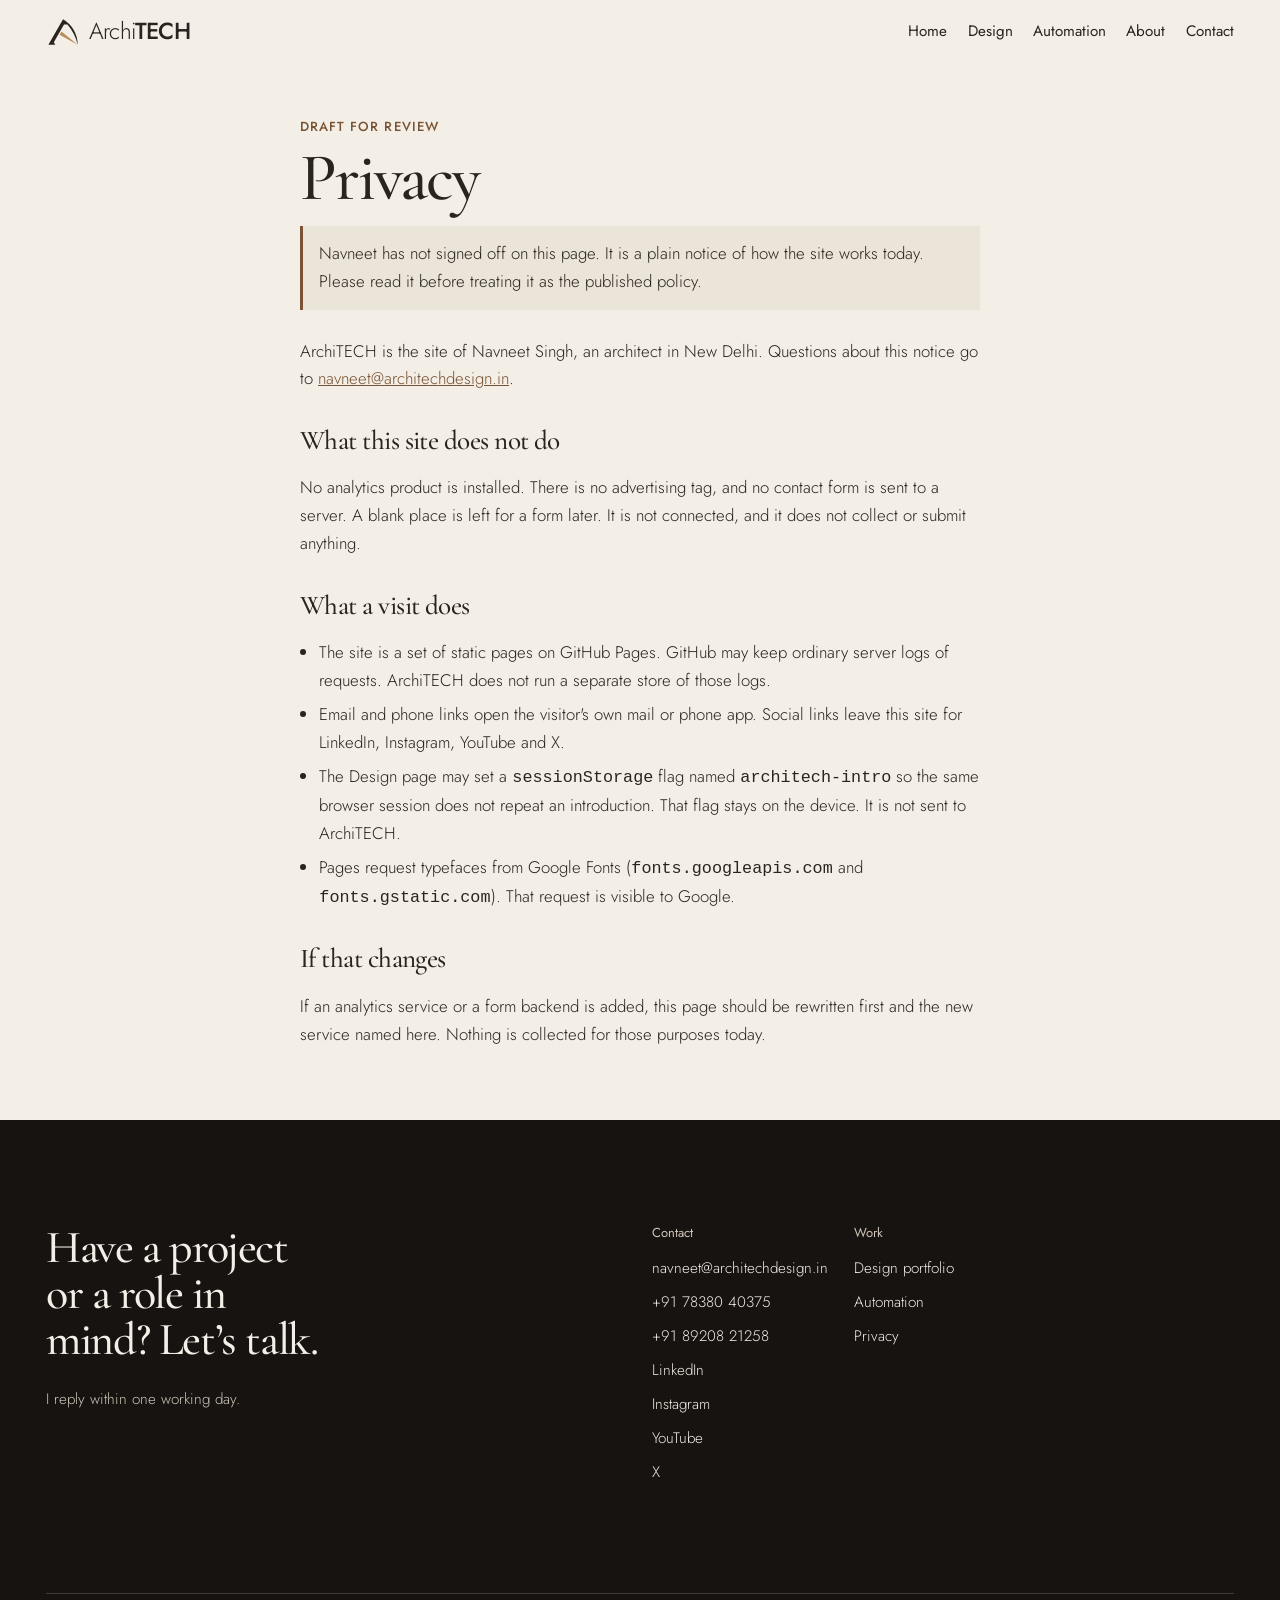
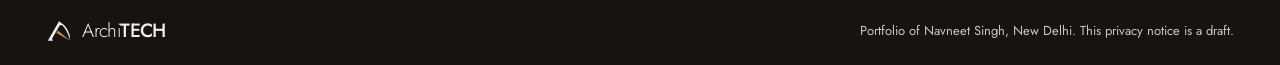
==== privacy/index.html @ c4bcbb00 "Present Design as a portfolio and lighten the first load. Add a case-study grid with honest empty sl" ====
<!doctype html>
<html lang="en">
<head>
  <meta charset="utf-8">
  <meta name="viewport" content="width=device-width, initial-scale=1">
  <meta name="theme-color" content="#f3eee6">
  <title>Privacy · ArchiTECH</title>
  <meta name="description" content="Draft privacy notice for architechdesign.in. The site does not run analytics or a contact-form backend. Questions: navneet@architechdesign.in.">
  <link rel="canonical" href="https://architechdesign.in/privacy/">
  <meta property="og:type" content="website">
  <meta property="og:site_name" content="ArchiTECH">
  <meta property="og:url" content="https://architechdesign.in/privacy/">
  <meta property="og:title" content="Privacy · ArchiTECH">
  <meta property="og:description" content="Draft notice. No analytics and no form backend are installed. Contact navneet@architechdesign.in.">
  <meta property="og:image" content="https://architechdesign.in/img/home-share-1200x630.jpg">
  <meta property="og:image:type" content="image/jpeg">
  <meta property="og:image:width" content="1200">
  <meta property="og:image:height" content="630">
  <meta property="og:image:alt" content="The Vasant Kunj residence beside a Revit add-in window.">
  <meta name="twitter:card" content="summary_large_image">
  <meta name="twitter:title" content="Privacy · ArchiTECH">
  <meta name="twitter:description" content="Draft notice. No analytics and no form backend are installed. Contact navneet@architechdesign.in.">
  <meta name="twitter:image" content="https://architechdesign.in/img/home-share-1200x630.jpg">
  <meta name="twitter:image:alt" content="The Vasant Kunj residence beside a Revit add-in window.">
  <link rel="icon" href="/favicon.ico" sizes="any">
  <link rel="icon" type="image/png" href="/assets/architech-mark-transparent.png">
  <link rel="preconnect" href="https://fonts.googleapis.com">
  <link rel="preconnect" href="https://fonts.gstatic.com" crossorigin>
  <link rel="preload" as="style" href="https://fonts.googleapis.com/css2?family=Cormorant+Garamond:wght@500&amp;family=Jost:wght@300;400;500&amp;display=optional" onload="this.onload=null;this.rel='stylesheet'">
  <noscript><link rel="stylesheet" href="https://fonts.googleapis.com/css2?family=Cormorant+Garamond:wght@500&amp;family=Jost:wght@300;400;500&amp;display=optional"></noscript>
  <!-- HOOK(analytics): none. Navneet has not chosen an analytics service. Do not add a tag here. -->
  <link rel="stylesheet" href="/chrome.css?v=pf2">
  <link rel="stylesheet" href="/plain.css?v=pf2">
</head>
<body>
  <a class="skip-link" href="#main">Skip to content</a>
  <header class="ax-header">
    <div class="ax-bar">
      <a class="ax-brand" href="/" aria-label="ArchiTECH home">
        <svg width="34" height="34" viewBox="1 0 100 100" aria-hidden="true">
          <path fill="currentColor" d="M8 87.3L51.06 12.7a86.14 86.14 0 0 1 43.08 74.6A140 140 0 0 0 64 28.17H53.96L24.03 80.01l4.21 7.29Z"/>
          <path class="ax-blade" d="m46.5 48.18 47.64 39.12-53.2-29.48Z"/>
        </svg>
        <span>Archi<strong>TECH</strong></span>
      </a>
      <nav class="ax-nav" aria-label="Site">
        <a href="/">Home</a>
        <a href="/design/">Design</a>
        <a href="/automation/">Automation</a>
        <a href="/#about">About</a>
        <a href="/#contact">Contact</a>
      </nav>
    </div>
  </header>
  <main class="plain" id="main" tabindex="-1">
    <p class="kicker">Draft for review</p>
    <h1>Privacy</h1>
    <p class="draft">Navneet has not signed off on this page. It is a plain notice of how the site works today. Please read it before treating it as the published policy.</p>
    <p>ArchiTECH is the site of Navneet Singh, an architect in New Delhi. Questions about this notice go to <a href="mailto:navneet@architechdesign.in">navneet@architechdesign.in</a>.</p>
    <h2>What this site does not do</h2>
    <p>No analytics product is installed. There is no advertising tag, and no contact form is sent to a server. A blank place is left for a form later. It is not connected, and it does not collect or submit anything.</p>
    <h2>What a visit does</h2>
    <ul>
      <li>The site is a set of static pages on GitHub Pages. GitHub may keep ordinary server logs of requests. ArchiTECH does not run a separate store of those logs.</li>
      <li>Email and phone links open the visitor's own mail or phone app. Social links leave this site for LinkedIn, Instagram, YouTube and X.</li>
      <li>The Design page may set a <code>sessionStorage</code> flag named <code>architech-intro</code> so the same browser session does not repeat an introduction. That flag stays on the device. It is not sent to ArchiTECH.</li>
      <li>Pages request typefaces from Google Fonts (<code>fonts.googleapis.com</code> and <code>fonts.gstatic.com</code>). That request is visible to Google.</li>
    </ul>
    <h2>If that changes</h2>
    <p>If an analytics service or a form backend is added, this page should be rewritten first and the new service named here. Nothing is collected for those purposes today.</p>
  </main>
  <footer class="ax-footer" id="contact">
    <div class="ax-foot-grid">
      <div class="ax-foot-lead">
        <p class="ax-foot-line">Have a project or a role in mind? Let’s talk.</p>
        <p class="ax-foot-reply">I reply within one working day.</p>
      </div>
      <div class="ax-foot-col">
        <p class="ax-foot-h">Contact</p>
        <a href="mailto:navneet@architechdesign.in">navneet@architechdesign.in</a>
        <a href="tel:+917838040375">+91 78380 40375</a>
        <a href="tel:+918920821258">+91 89208 21258</a>
        <a href="https://www.linkedin.com/in/architech-india/" rel="noopener noreferrer">LinkedIn</a>
        <a href="https://www.instagram.com/architechdesign.in/" rel="noopener noreferrer">Instagram</a>
        <a href="https://www.youtube.com/@ArchiTECH97" rel="noopener noreferrer">YouTube</a>
        <a href="https://x.com/Architech_India" rel="noopener noreferrer">X</a>
      </div>
      <div class="ax-foot-col">
        <p class="ax-foot-h">Work</p>
        <a href="/design/">Design portfolio</a>
        <a href="/automation/">Automation</a>
        <a href="/privacy/" aria-current="page">Privacy</a>
      </div>
    </div>
    <div class="ax-foot-base">
      <span class="ax-foot-mark"><svg width="26" height="26" viewBox="1 0 100 100" aria-hidden="true"><path d="M8 87.3L51.06 12.7a86.14 86.14 0 0 1 43.08 74.6A140 140 0 0 0 64 28.17H53.96L24.03 80.01l4.21 7.29Z"/><path class="ax-blade" d="m46.5 48.18 47.64 39.12-53.2-29.48Z"/></svg>Archi<strong>TECH</strong></span>
      <p>Portfolio of Navneet Singh, New Delhi. This privacy notice is a draft.</p>
    </div>
    <!-- HOOK(contact-form): Navneet has not chosen a form service. Do not post this anywhere and do not add analytics. -->
    <div id="contact-form" data-form="unconfigured" hidden></div>
  </footer>
</body>
</html>
---- chrome.css ----
/* ArchiTECH shared chrome: tokens, header and footer for Home and Automation.
   Source of truth for the values is /design/ (style.css :root). Keep this file byte-identical in
   architech-design/chrome.css and architech-plugins/src/styles/chrome.css. */
:root {
  /* Tonal ramp, paper to night. */
  --paper: #f3eee6; --paper-2: #ebe4d8; --stone: #d9cdbd; --taupe: #6f5f57;
  --taupe-d: #3b322d; --umber: #241e1a; --night: #171311;
  --ink: #2a2420; --ink-2: #5b514a; --on-dark: #f3eee6; --on-dark-2: #cfc5b8;
  /* Accents are markers only: Design brass, Automation blueprint. */
  --brass: #b98d5c; --brass-ink: #795333; --blueprint: #7b9be6; --blue-ink: #315694;
  --focus: var(--blue-ink); --focus-dark: #c3d2f7;
  --clear: transparent;
  --chrome-footer-rule: #f3eee62e;
  --serif: "Cormorant Garamond", Georgia, serif;
  --sans: Jost, system-ui, sans-serif;
  --mono: "IBM Plex Mono", ui-monospace, monospace;
  /* One easing, three durations. */
  --ease: cubic-bezier(.2, .7, .1, 1);
  --ease-out: cubic-bezier(.16, 1, .3, 1);
  --t-ui: 240ms; --t-reveal: 600ms; --t-scene: 800ms;
  /* Spacing scale. */
  --s-1: 8px; --s-2: 16px; --s-3: 24px; --s-4: 40px; --s-5: 64px; --s-6: 104px; --s-7: 168px;
  --gut: clamp(16px, 3.6vw, 64px);
  --plan-line: .75px solid currentColor;
}
@media (max-width: 700px) { :root { --s-6: 64px; } }

/* Pages share an animated cross-document transition between Home and Automation. */
@media (prefers-reduced-motion: no-preference) {
  @view-transition { navigation: auto; }
  ::view-transition-group(*) { animation-duration: var(--t-reveal); animation-timing-function: var(--ease); }
}

/* Header: one row everywhere; Automation adds its own second row. */
.ax-header { position: relative; z-index: 40; font-family: var(--sans); color: var(--ink); }
.ax-bar { display: flex; align-items: center; justify-content: space-between; gap: var(--s-2); min-height: 64px; padding-inline: var(--gut); min-width: 0; }
.ax-brand { display: inline-flex; align-items: center; gap: 9px; min-height: 44px; color: inherit; text-decoration: none; font: 300 1.45rem/1 var(--sans); letter-spacing: -.035em; view-transition-name: ax-brand; flex: none; }
.ax-brand strong { font-weight: 500; }
.ax-brand svg { flex: none; }
.ax-blade { fill: var(--brass); transform-origin: 46% 48%; transform-box: fill-box; transition: transform var(--t-reveal) var(--ease); }
.ax-brand:hover .ax-blade { transform: rotate(-9deg); }
.ax-nav { display: flex; align-items: center; justify-content: flex-end; gap: clamp(8px, 1.6vw, 28px); min-width: 0; }
.ax-nav a { position: relative; display: inline-flex; align-items: center; min-height: 44px; color: inherit; text-decoration: none; font: 400 .95rem/1 var(--sans); white-space: nowrap; }
.ax-nav a::after { content: ''; position: absolute; left: 0; right: 0; bottom: 11px; height: 1px; background: currentColor; transform: scaleX(0); transform-origin: left; transition: transform var(--t-reveal) var(--ease); }
.ax-nav a:hover::after, .ax-nav a:focus-visible::after, .ax-nav a[aria-current]::after { transform: scaleX(1); }
.ax-nav a[aria-current]::after { background: var(--blueprint); height: 2px; }
.ax-nav a[data-division="design"][aria-current]::after { background: var(--brass); }
@media (max-width: 720px) {
  .ax-brand span { display: none; }
  .ax-bar { gap: 8px; padding-inline: 12px; }
  .ax-nav { gap: 10px; }
  .ax-nav a { font-size: .84rem; letter-spacing: 0; }
}
@media (max-width: 420px) {
  .ax-bar { gap: 6px; padding-inline: 10px; }
  .ax-brand svg { width: 26px; height: 26px; }
  .ax-nav { gap: 7px; }
  .ax-nav a { font-size: .74rem; }
}
@media (max-width: 340px) {
  .ax-nav { gap: 5px; }
  .ax-nav a { font-size: .68rem; }
}

/* Footer: the night bar /design/ ends on. */
.ax-footer { background: var(--night); color: var(--on-dark-2); font: 300 .95rem/1.6 var(--sans); padding: var(--s-6) var(--gut) var(--s-3); scroll-margin-top: 80px; }
/* On pages that end on paper, the footer begins with a 30vh ramp so the night bar is never a hard cut. */
.ax-footer.feather { --feather: max(160px, 30vh); padding-top: calc(var(--feather) + var(--s-5)); background: linear-gradient(var(--paper), var(--stone) calc(var(--feather) * .35), var(--taupe-d) calc(var(--feather) * .75), var(--night) var(--feather)); }
.ax-footer :focus-visible { outline-color: var(--focus-dark); }
.ax-footer a { color: var(--on-dark); text-decoration: none; }
.ax-footer a:hover { text-decoration: underline; text-underline-offset: .25em; text-decoration-thickness: 1px; }
.ax-foot-grid { display: grid; grid-template-columns: repeat(12, minmax(0, 1fr)); gap: var(--s-4) var(--s-3); max-width: 1520px; margin-inline: auto; }
.ax-foot-lead { grid-column: 1 / span 5; }
.ax-foot-line { margin: 0; color: var(--on-dark); font: 500 clamp(2rem, 3.6vw, 3.5rem)/1 var(--serif); letter-spacing: -.03em; max-width: 14ch; text-wrap: balance; }
.ax-foot-reply { margin: var(--s-3) 0 0; }
.ax-foot-col { grid-column: span 2; display: flex; flex-direction: column; gap: 2px; min-width: 0; }
.ax-foot-lead + .ax-foot-col { grid-column: 7 / span 2; }
.ax-foot-h { margin: 0 0 var(--s-1); color: var(--on-dark-2); font: 400 .8125rem/1.4 var(--sans); }
.ax-foot-col a { display: inline-flex; align-items: center; min-height: 32px; overflow-wrap: anywhere; }
.ax-foot-base { display: flex; flex-wrap: wrap; align-items: center; justify-content: space-between; gap: var(--s-2) var(--s-4); max-width: 1520px; margin: var(--s-6) auto 0; padding-top: var(--s-3); border-top: .75px solid var(--chrome-footer-rule); font: 400 .8125rem/1.5 var(--sans); }
.ax-foot-base p { margin: 0; max-width: 90ch; }
.ax-foot-mark { display: inline-flex; align-items: center; gap: 10px; color: var(--on-dark); font: 300 1.2rem/1 var(--sans); letter-spacing: -.03em; }
.ax-foot-mark strong { font-weight: 500; }
.ax-foot-mark svg path:first-child { fill: var(--on-dark); }
@media (max-width: 1000px) {
  .ax-foot-lead { grid-column: 1 / -1; }
  .ax-foot-col, .ax-foot-lead + .ax-foot-col { grid-column: span 4; }
}
@media (max-width: 640px) {
  .ax-foot-col, .ax-foot-lead + .ax-foot-col { grid-column: span 6; }
  .ax-foot-lead + .ax-foot-col { grid-column: 1 / -1; }
  .ax-footer { padding-top: var(--s-5); }
}
@media (max-width: 380px) { .ax-foot-col, .ax-foot-lead + .ax-foot-col { grid-column: 1 / -1; } }
@media (prefers-reduced-motion: reduce) { .ax-blade, .ax-nav a::after { transition: none; } }

/* Crisp edges, not fades: the footer starts on night with a hard line. */
.ax-footer.feather { padding-top: var(--s-6); background: var(--night); }
/* The footer mark reads as one word: the gap belongs between the mark and the name only. */
.ax-foot-mark { gap: 0; }
.ax-foot-mark svg { margin-right: 10px; }
/* Current division in the main header. */
.ax-nav a[aria-current="page"] { color: var(--ink); }
---- plain.css ----
/* Quiet pages that share the site header and footer: privacy, 404, empty project slots. */
body { margin: 0; background: var(--paper); color: var(--ink); font: 300 1.05rem/1.65 var(--sans); }
.skip-link { position: fixed; top: 10px; left: 10px; z-index: 50; transform: translateY(-160%); padding: 10px 14px; color: var(--paper); background: var(--night); text-decoration: none; }
.skip-link:focus { transform: none; }
.plain { width: min(68ch, calc(100% - 2 * var(--gut))); margin: clamp(32px, 6vh, 72px) auto clamp(48px, 8vh, 96px); }
.plain h1 { font: 500 clamp(2.4rem, 6vw, 4.2rem)/.95 var(--serif); letter-spacing: -.03em; margin: 0 0 16px; text-wrap: balance; }
.plain .kicker { margin: 0 0 10px; color: var(--brass-ink); font: 500 .82rem/1.4 var(--sans); letter-spacing: .08em; text-transform: uppercase; }
.draft { margin: 0 0 28px; padding: 14px 16px; background: var(--paper-2); border-left: 3px solid var(--brass-ink); color: var(--ink); }
.plain h2 { font: 500 1.7rem/1.2 var(--serif); letter-spacing: -.02em; margin: 2rem 0 .6rem; }
.plain p, .plain li { font-size: 1.05rem; }
.plain a { color: var(--brass-ink); }
.plain ul { padding-left: 1.15em; }
.plain li { margin: .4em 0; }
.slot-frame { display: grid; place-items: center; min-height: 220px; margin: 8px 0 28px; border: 1px dashed rgba(42, 36, 32, .45); color: var(--ink-2); text-align: center; padding: 24px; letter-spacing: .08em; text-transform: uppercase; font-size: .85rem; }
@media (prefers-reduced-motion: reduce) {
  .skip-link { transition: none; }
}
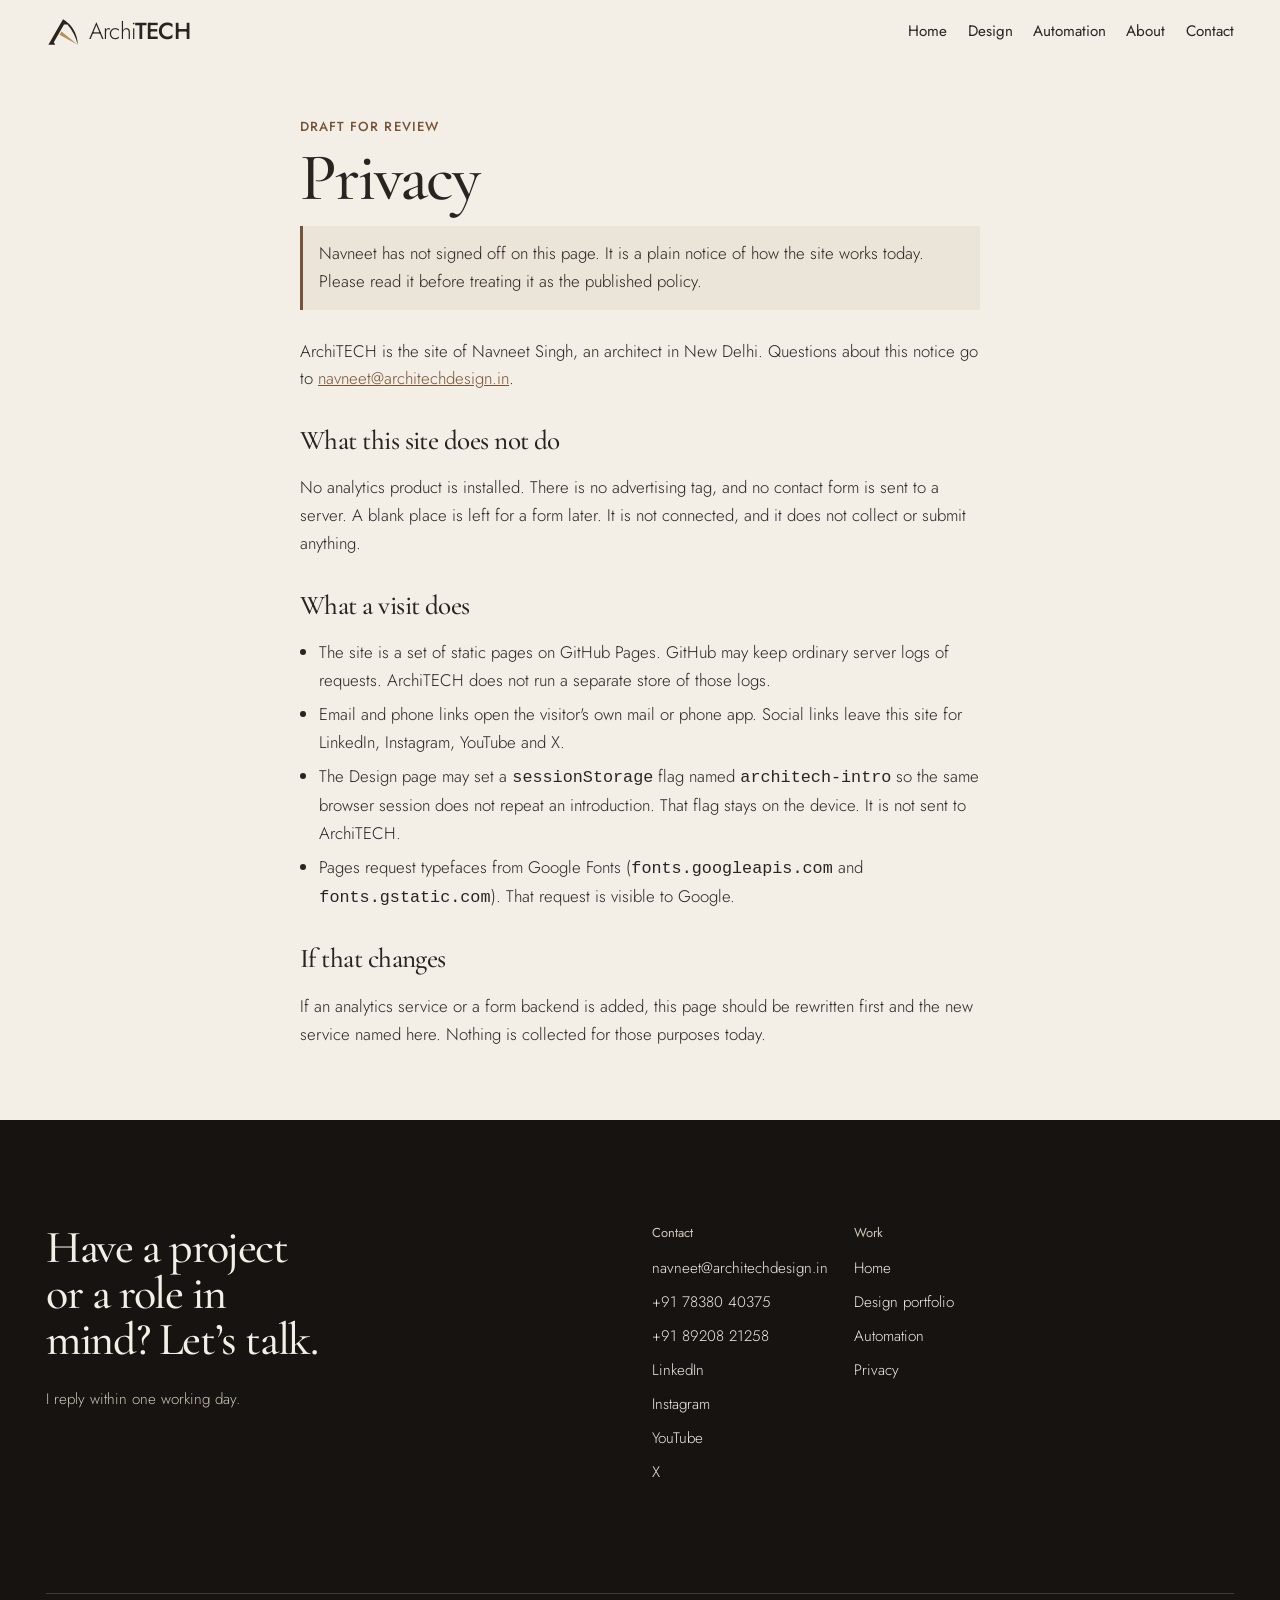
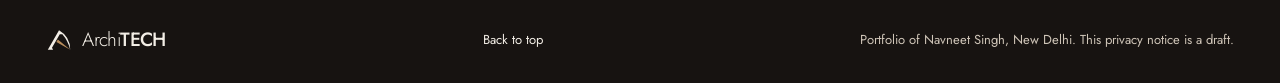
==== commit 3c80ad7a: "feat: unify Design site navigation and return controls automation.ref is a preview pin only to plugi" ====
--- a/privacy/index.html
+++ b/privacy/index.html
@@ -31,27 +31,50 @@
   <!-- HOOK(analytics): none. Navneet has not chosen an analytics service. Do not add a tag here. -->
   <link rel="stylesheet" href="/chrome.css?v=pf2">
   <link rel="stylesheet" href="/plain.css?v=pf2">
+  <script src="/chrome-nav.js" defer></script>
 </head>
 <body>
   <a class="skip-link" href="#main">Skip to content</a>
-  <header class="ax-header">
-    <div class="ax-bar">
-      <a class="ax-brand" href="/" aria-label="ArchiTECH home">
-        <svg width="34" height="34" viewBox="1 0 100 100" aria-hidden="true">
-          <path fill="currentColor" d="M8 87.3L51.06 12.7a86.14 86.14 0 0 1 43.08 74.6A140 140 0 0 0 64 28.17H53.96L24.03 80.01l4.21 7.29Z"/>
-          <path class="ax-blade" d="m46.5 48.18 47.64 39.12-53.2-29.48Z"/>
-        </svg>
-        <span>Archi<strong>TECH</strong></span>
-      </a>
-      <nav class="ax-nav" aria-label="Site">
-        <a href="/">Home</a>
-        <a href="/design/">Design</a>
-        <a href="/automation/">Automation</a>
-        <a href="/#about">About</a>
-        <a href="/#contact">Contact</a>
-      </nav>
-    </div>
-  </header>
+  <div id="top" tabindex="-1"></div>
+  <div class="ax-chrome" data-hidden="false">
+    <header class="ax-header">
+      <div class="ax-bar">
+        <a class="ax-brand" href="/" aria-label="ArchiTECH home">
+          <svg width="34" height="34" viewBox="1 0 100 100" aria-hidden="true">
+            <path fill="currentColor" d="M8 87.3L51.06 12.7a86.14 86.14 0 0 1 43.08 74.6A140 140 0 0 0 64 28.17H53.96L24.03 80.01l4.21 7.29Z"/>
+            <path class="ax-blade" d="m46.5 48.18 47.64 39.12-53.2-29.48Z"/>
+          </svg>
+          <span>Archi<strong>TECH</strong></span>
+        </a>
+        <nav class="ax-nav" aria-label="Site">
+          <a href="/" data-division="home">Home</a>
+          <a href="/design/" data-division="design">Design</a>
+          <a href="/automation/" data-division="automation">Automation</a>
+          <a href="/#about">About</a>
+          <a href="/#contact">Contact</a>
+        </nav>
+        <span class="ax-mobile-section">Privacy</span>
+        <button type="button" class="ax-menu-toggle" aria-label="Open menu" aria-expanded="false" aria-controls="site-menu">
+          <svg width="24" height="24" viewBox="0 0 24 24" fill="none" stroke="currentColor" stroke-width="1.5" aria-hidden="true"><path d="M4 6h16M4 12h16M4 18h16"/></svg>
+        </button>
+      </div>
+      <dialog id="site-menu" class="ax-mobile-menu" aria-labelledby="site-menu-title">
+        <div class="ax-menu-head">
+          <span id="site-menu-title">Menu</span>
+          <button type="button" class="ax-menu-close" aria-label="Close menu" autofocus>
+            <svg width="24" height="24" viewBox="0 0 24 24" fill="none" stroke="currentColor" stroke-width="1.5" aria-hidden="true"><path d="m6 6 12 12M6 18 18 6"/></svg>
+          </button>
+        </div>
+        <nav class="ax-menu-site" aria-label="Site">
+          <a href="/" data-division="home">Home</a>
+          <a href="/design/" data-division="design">Design</a>
+          <a href="/automation/" data-division="automation">Automation</a>
+          <a href="/#about">About</a>
+          <a href="/#contact">Contact</a>
+        </nav>
+      </dialog>
+    </header>
+  </div>
   <main class="plain" id="main" tabindex="-1">
     <p class="kicker">Draft for review</p>
     <h1>Privacy</h1>
@@ -87,17 +110,22 @@
       </div>
       <div class="ax-foot-col">
         <p class="ax-foot-h">Work</p>
+        <a href="/">Home</a>
         <a href="/design/">Design portfolio</a>
         <a href="/automation/">Automation</a>
         <a href="/privacy/" aria-current="page">Privacy</a>
       </div>
     </div>
     <div class="ax-foot-base">
-      <span class="ax-foot-mark"><svg width="26" height="26" viewBox="1 0 100 100" aria-hidden="true"><path d="M8 87.3L51.06 12.7a86.14 86.14 0 0 1 43.08 74.6A140 140 0 0 0 64 28.17H53.96L24.03 80.01l4.21 7.29Z"/><path class="ax-blade" d="m46.5 48.18 47.64 39.12-53.2-29.48Z"/></svg>Archi<strong>TECH</strong></span>
+      <a class="ax-foot-mark" href="/" aria-label="ArchiTECH home"><svg width="26" height="26" viewBox="1 0 100 100" aria-hidden="true"><path d="M8 87.3L51.06 12.7a86.14 86.14 0 0 1 43.08 74.6A140 140 0 0 0 64 28.17H53.96L24.03 80.01l4.21 7.29Z"/><path class="ax-blade" d="m46.5 48.18 47.64 39.12-53.2-29.48Z"/></svg>Archi<strong>TECH</strong></a>
+      <a class="ax-foot-top" href="#top">Back to top</a>
       <p>Portfolio of Navneet Singh, New Delhi. This privacy notice is a draft.</p>
     </div>
     <!-- HOOK(contact-form): Navneet has not chosen a form service. Do not post this anywhere and do not add analytics. -->
     <div id="contact-form" data-form="unconfigured" hidden></div>
   </footer>
+  <a class="ax-back-top" href="#top" aria-label="Back to top" hidden>
+    <svg width="22" height="22" viewBox="0 0 24 24" fill="none" stroke="currentColor" stroke-width="1.5" aria-hidden="true"><path d="m6 11 6-6 6 6M12 5v14"/></svg>
+  </a>
 </body>
 </html>
--- a/chrome.css
+++ b/chrome.css
@@ -1,6 +1,6 @@
 /* ArchiTECH shared chrome: tokens, header and footer for Home and Automation.
-   Source of truth for the values is /design/ (style.css :root). Keep this file byte-identical in
-   architech-design/chrome.css and architech-plugins/src/styles/chrome.css. */
+   Canonical copy: architech-design/chrome.css must match this file byte for byte.
+   Colour values follow /design/ (style.css :root). */
 :root {
   /* Tonal ramp, paper to night. */
   --paper: #f3eee6; --paper-2: #ebe4d8; --stone: #d9cdbd; --taupe: #6f5f57;
@@ -22,14 +22,26 @@
   --s-1: 8px; --s-2: 16px; --s-3: 24px; --s-4: 40px; --s-5: 64px; --s-6: 104px; --s-7: 168px;
   --gut: clamp(16px, 3.6vw, 64px);
   --plan-line: .75px solid currentColor;
+  /* Set to the measured sticky shell height by each site's navigation script. */
+  --chrome-height: 110px;
 }
 @media (max-width: 700px) { :root { --s-6: 64px; } }
+html { scroll-behavior: smooth; }
+/* The attribute keeps this above the older route-specific fixed offsets. */
+:is(#main, #contact, #about, main [id])[id] { scroll-margin-top: calc(var(--chrome-height) + 8px); }
+#top { scroll-margin-top: 0; }
 
 /* Pages share an animated cross-document transition between Home and Automation. */
 @media (prefers-reduced-motion: no-preference) {
   @view-transition { navigation: auto; }
   ::view-transition-group(*) { animation-duration: var(--t-reveal); animation-timing-function: var(--ease); }
 }
+
+/* One sticky unit: site header plus any section navigation. */
+.ax-chrome { position: sticky; top: 0; z-index: 50; background: var(--paper); transform: translateY(0); transition: transform 200ms var(--ease); }
+.ax-chrome[data-hidden="true"] { transform: translateY(-100%); }
+.ax-chrome:focus-within { transform: translateY(0); }
+.ax-chrome :focus-visible, .ax-mobile-menu :focus-visible, .ax-foot-mark:focus-visible, .ax-foot-top:focus-visible { outline: 2px solid var(--focus); outline-offset: 3px; }
 
 /* Header: one row everywhere; Automation adds its own second row. */
 .ax-header { position: relative; z-index: 40; font-family: var(--sans); color: var(--ink); }
@@ -43,27 +55,57 @@
 .ax-nav a { position: relative; display: inline-flex; align-items: center; min-height: 44px; color: inherit; text-decoration: none; font: 400 .95rem/1 var(--sans); white-space: nowrap; }
 .ax-nav a::after { content: ''; position: absolute; left: 0; right: 0; bottom: 11px; height: 1px; background: currentColor; transform: scaleX(0); transform-origin: left; transition: transform var(--t-reveal) var(--ease); }
 .ax-nav a:hover::after, .ax-nav a:focus-visible::after, .ax-nav a[aria-current]::after { transform: scaleX(1); }
-.ax-nav a[aria-current]::after { background: var(--blueprint); height: 2px; }
+.ax-nav a[aria-current="page"] { font-weight: 500; }
+.ax-nav a[aria-current]::after { background: var(--ink); height: 2px; }
+.ax-nav a[data-division="automation"][aria-current]::after { background: var(--blueprint); }
 .ax-nav a[data-division="design"][aria-current]::after { background: var(--brass); }
+.ax-menu-toggle, .ax-mobile-section { display: none; }
+.ax-menu-toggle, .ax-menu-close { box-sizing: border-box; align-items: center; justify-content: center; flex: none; width: 44px; height: 44px; padding: 10px; border: .75px solid var(--ink); border-radius: 2px; color: var(--ink); background: var(--paper); cursor: pointer; }
+.ax-menu-toggle svg, .ax-menu-close svg { width: 22px; height: 22px; }
+.ax-menu-toggle:hover, .ax-menu-close:hover { background: var(--paper-2); }
+
+/* A native modal dialog supplies an inert background; scripts manage focus and closing. */
+.ax-mobile-menu { box-sizing: border-box; position: fixed; inset: 12px 12px auto auto; width: calc(100% - 24px); max-width: 480px; max-height: calc(100dvh - 24px); margin: 0; padding: 20px; overflow-y: auto; overscroll-behavior: contain; color: var(--ink); background: var(--paper); border: .75px solid var(--ink); border-radius: 2px; font: 400 1rem/1.4 var(--sans); }
+.ax-mobile-menu:not([open]) { display: none; }
+.ax-mobile-menu::backdrop { background: #17131199; }
+.ax-menu-head { display: flex; align-items: center; justify-content: space-between; gap: 16px; margin-bottom: 12px; }
+.ax-menu-head h2, .ax-menu-head p { margin: 0; font: 500 1.25rem/1.2 var(--sans); }
+.ax-menu-close { display: inline-flex; }
+.ax-menu-site, .ax-menu-sections { display: flex; flex-direction: column; }
+.ax-menu-sections { margin-top: 12px; padding-top: 12px; border-top: .75px solid var(--stone); }
+.ax-mobile-menu nav a { box-sizing: border-box; display: flex; align-items: center; min-width: 44px; min-height: 44px; padding: 8px 12px; color: inherit; text-decoration: none; }
+.ax-mobile-menu nav a:hover { background: var(--paper-2); }
+.ax-mobile-menu nav a[aria-current="page"] { font-weight: 500; text-decoration: underline; text-decoration-thickness: 2px; text-underline-offset: 5px; text-decoration-color: var(--blueprint); }
+.ax-menu-site a[data-division="home"][aria-current="page"] { text-decoration-color: var(--ink); }
+.ax-menu-site a[data-division="design"][aria-current="page"] { text-decoration-color: var(--brass); }
+.ax-menu-breadcrumb { margin: 16px 0 0; padding: 12px; border-top: .75px solid var(--stone); color: var(--ink-2); font-size: .875rem; overflow-wrap: anywhere; }
+
 @media (max-width: 720px) {
+  :root { --chrome-height: 64px; }
+  .ax-bar { gap: 12px; padding-inline: 16px; }
+  .ax-nav, .ax-chrome .ax-subnav { display: none; }
+  .ax-menu-toggle { display: inline-flex; }
+  .ax-mobile-section { display: block; min-width: 0; margin-left: auto; color: var(--ink-2); font: 500 .9rem/1.2 var(--sans); }
+}
+@media (max-width: 399px) {
   .ax-brand span { display: none; }
-  .ax-bar { gap: 8px; padding-inline: 12px; }
-  .ax-nav { gap: 10px; }
-  .ax-nav a { font-size: .84rem; letter-spacing: 0; }
 }
-@media (max-width: 420px) {
-  .ax-bar { gap: 6px; padding-inline: 10px; }
-  .ax-brand svg { width: 26px; height: 26px; }
-  .ax-nav { gap: 7px; }
-  .ax-nav a { font-size: .74rem; }
-}
-@media (max-width: 340px) {
-  .ax-nav { gap: 5px; }
-  .ax-nav a { font-size: .68rem; }
+
+/* Shared return control; scripts raise it above the footer's legal/base row. */
+.ax-back-top { box-sizing: border-box; position: fixed; right: 24px; bottom: var(--back-top-bottom, 24px); z-index: 45; display: inline-flex; align-items: center; justify-content: center; width: 44px; height: 44px; min-width: 44px; min-height: 44px; padding: 10px; border: 1px solid var(--paper); border-radius: 2px; background: var(--night); color: var(--paper); text-decoration: none; }
+.ax-back-top[hidden] { display: none; }
+.ax-back-top svg { width: 22px; height: 22px; }
+.ax-back-top:hover { background: var(--taupe-d); }
+.ax-back-top:focus-visible { outline: 2px solid var(--focus); outline-offset: 4px; box-shadow: 0 0 0 2px var(--paper); }
+.ax-back-top[data-theme="dark"] { border-color: var(--night); background: var(--paper); color: var(--night); }
+.ax-back-top[data-theme="dark"]:hover { background: var(--paper-2); }
+.ax-back-top[data-theme="dark"]:focus-visible { outline-color: var(--focus-dark); box-shadow: 0 0 0 2px var(--night); }
+@media (max-width: 720px) {
+  .ax-back-top { right: 16px; }
 }
 
 /* Footer: the night bar /design/ ends on. */
-.ax-footer { background: var(--night); color: var(--on-dark-2); font: 300 .95rem/1.6 var(--sans); padding: var(--s-6) var(--gut) var(--s-3); scroll-margin-top: 80px; }
+.ax-footer { background: var(--night); color: var(--on-dark-2); font: 300 .95rem/1.6 var(--sans); padding: var(--s-6) var(--gut) var(--s-3); }
 /* On pages that end on paper, the footer begins with a 30vh ramp so the night bar is never a hard cut. */
 .ax-footer.feather { --feather: max(160px, 30vh); padding-top: calc(var(--feather) + var(--s-5)); background: linear-gradient(var(--paper), var(--stone) calc(var(--feather) * .35), var(--taupe-d) calc(var(--feather) * .75), var(--night) var(--feather)); }
 .ax-footer :focus-visible { outline-color: var(--focus-dark); }
@@ -80,6 +122,9 @@
 .ax-foot-base { display: flex; flex-wrap: wrap; align-items: center; justify-content: space-between; gap: var(--s-2) var(--s-4); max-width: 1520px; margin: var(--s-6) auto 0; padding-top: var(--s-3); border-top: .75px solid var(--chrome-footer-rule); font: 400 .8125rem/1.5 var(--sans); }
 .ax-foot-base p { margin: 0; max-width: 90ch; }
 .ax-foot-mark { display: inline-flex; align-items: center; gap: 10px; color: var(--on-dark); font: 300 1.2rem/1 var(--sans); letter-spacing: -.03em; }
+.ax-foot-mark, .ax-foot-top { min-height: 44px; text-decoration: none; }
+.ax-foot-top { display: inline-flex; align-items: center; white-space: nowrap; }
+.ax-foot-mark:focus-visible, .ax-foot-top:focus-visible { outline-color: var(--focus-dark); }
 .ax-foot-mark strong { font-weight: 500; }
 .ax-foot-mark svg path:first-child { fill: var(--on-dark); }
 @media (max-width: 1000px) {
@@ -92,7 +137,19 @@
   .ax-footer { padding-top: var(--s-5); }
 }
 @media (max-width: 380px) { .ax-foot-col, .ax-foot-lead + .ax-foot-col { grid-column: 1 / -1; } }
-@media (prefers-reduced-motion: reduce) { .ax-blade, .ax-nav a::after { transition: none; } }
+@media (prefers-reduced-motion: reduce) {
+  :root { --t-ui: 0ms; --t-reveal: 0ms; --t-scene: 0ms; }
+  /* Durations written in milliseconds, not the tokens, still have to stop. */
+  *, *::before, *::after {
+    animation-duration: 0.01ms !important;
+    animation-iteration-count: 1 !important;
+    transition-duration: 0s !important;
+    scroll-behavior: auto !important;
+  }
+  .ax-blade, .ax-nav a::after { transition: none; }
+  .ax-chrome, .ax-chrome[data-hidden="true"] { transform: none; transition: none; }
+  .ax-back-top, .ax-mobile-menu { animation: none; transition: none; }
+}
 
 /* Crisp edges, not fades: the footer starts on night with a hard line. */
 .ax-footer.feather { padding-top: var(--s-6); background: var(--night); }
--- a/plain.css
+++ b/plain.css
@@ -1,6 +1,6 @@
 /* Quiet pages that share the site header and footer: privacy, 404, empty project slots. */
 body { margin: 0; background: var(--paper); color: var(--ink); font: 300 1.05rem/1.65 var(--sans); }
-.skip-link { position: fixed; top: 10px; left: 10px; z-index: 50; transform: translateY(-160%); padding: 10px 14px; color: var(--paper); background: var(--night); text-decoration: none; }
+.skip-link { position: fixed; top: 10px; left: 10px; z-index: 60; transform: translateY(-160%); padding: 10px 14px; color: var(--paper); background: var(--night); text-decoration: none; }
 .skip-link:focus { transform: none; }
 .plain { width: min(68ch, calc(100% - 2 * var(--gut))); margin: clamp(32px, 6vh, 72px) auto clamp(48px, 8vh, 96px); }
 .plain h1 { font: 500 clamp(2.4rem, 6vw, 4.2rem)/.95 var(--serif); letter-spacing: -.03em; margin: 0 0 16px; text-wrap: balance; }
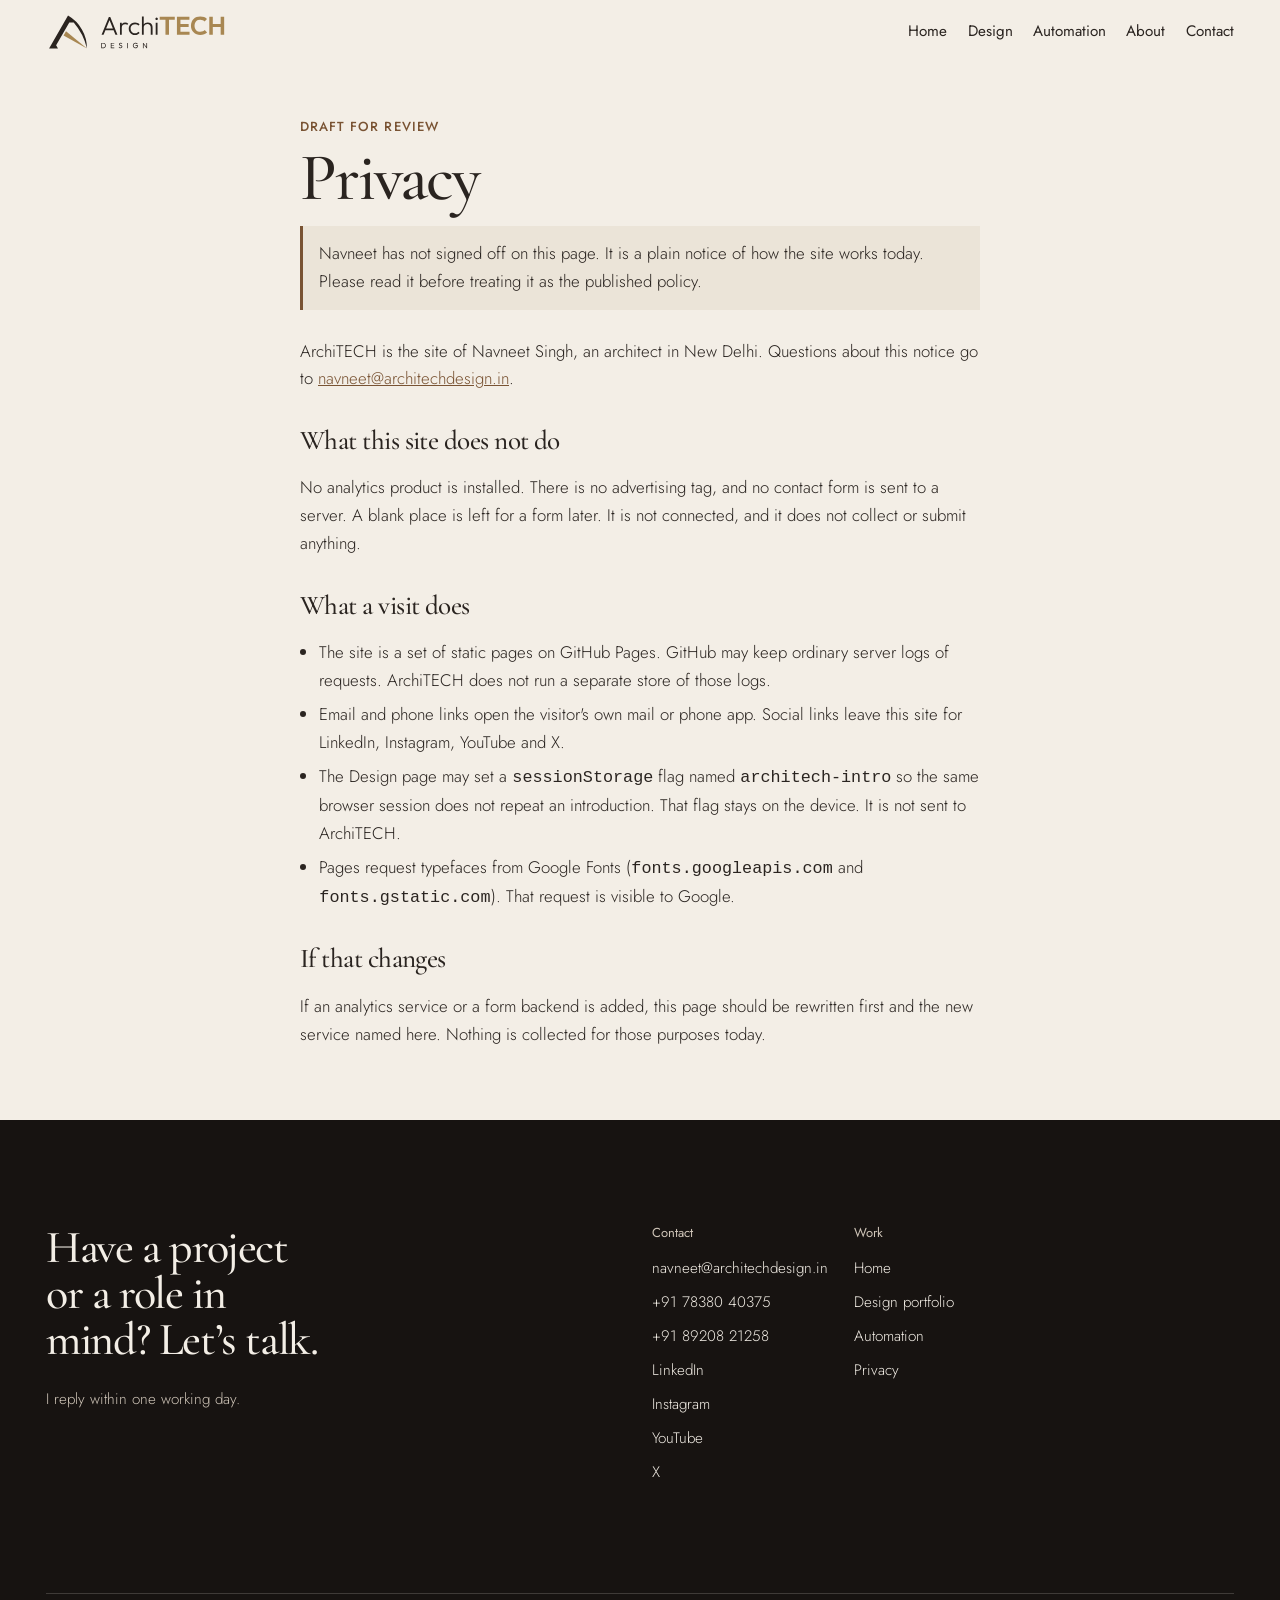
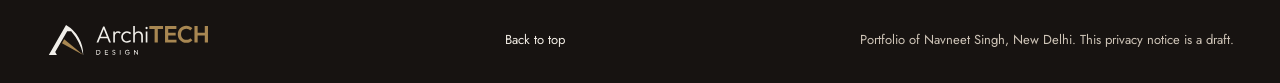
==== commit cddfeba1: "Use official Design lockup and center Home capabilities grid" ====
--- a/privacy/index.html
+++ b/privacy/index.html
@@ -29,22 +29,47 @@
   <link rel="preload" as="style" href="https://fonts.googleapis.com/css2?family=Cormorant+Garamond:wght@500&amp;family=Jost:wght@300;400;500&amp;display=optional" onload="this.onload=null;this.rel='stylesheet'">
   <noscript><link rel="stylesheet" href="https://fonts.googleapis.com/css2?family=Cormorant+Garamond:wght@500&amp;family=Jost:wght@300;400;500&amp;display=optional"></noscript>
   <!-- HOOK(analytics): none. Navneet has not chosen an analytics service. Do not add a tag here. -->
-  <link rel="stylesheet" href="/chrome.css?v=pf2">
+  <link rel="stylesheet" href="/chrome.css?v=lockup1">
   <link rel="stylesheet" href="/plain.css?v=pf2">
   <script src="/chrome-nav.js" defer></script>
 </head>
 <body>
   <a class="skip-link" href="#main">Skip to content</a>
   <div id="top" tabindex="-1"></div>
-  <div class="ax-chrome" data-hidden="false">
+  <div class="ax-chrome" data-logo="brass" data-hidden="false">
     <header class="ax-header">
       <div class="ax-bar">
         <a class="ax-brand" href="/" aria-label="ArchiTECH home">
-          <svg width="34" height="34" viewBox="1 0 100 100" aria-hidden="true">
-            <path fill="currentColor" d="M8 87.3L51.06 12.7a86.14 86.14 0 0 1 43.08 74.6A140 140 0 0 0 64 28.17H53.96L24.03 80.01l4.21 7.29Z"/>
-            <path class="ax-blade" d="m46.5 48.18 47.64 39.12-53.2-29.48Z"/>
+          <svg xmlns="http://www.w3.org/2000/svg" viewBox="0 0 237.33 58.00" width="237.33" height="58.00" fill="none" aria-hidden="true" focusable="false">
+            <style>
+              /* Colourways are set by the host: paper header uses ink + accent,
+                 dark footer uses ivory + accent. Accent is brass (#A88752) or
+                 blueprint (#7B9BE6), from the official logo poll. */
+              .ax-logo-ink { fill: var(--logo-ink, #F1EFEA); }
+              .ax-logo-accent { fill: var(--logo-accent, #A88752); }
+            </style>
+            <g class="ax-logo-mark" transform="translate(-0.5800 0) scale(0.5800)">
+              <path class="ax-logo-ink" d="M8 87.3 L51.06 12.70 A86.14 86.14 0 0 1 94.14 87.3 A140 140 0 0 0 64 28.17 L53.96 28.17 L24.03 80.01 L28.24 87.3 Z"/>
+              <path class="ax-logo-accent ax-logo-blade" d="M46.50 48.18 L94.14 87.30 L40.94 57.82 Z"/>
+            </g>
+            <g class="ax-logo-wordmark">
+              <path class="ax-logo-ink" d="M73.258 32.703125 82.846 9.311124999999997H84.71600000000001L94.202 32.703125H91.516L83.254 12.031125H84.24L75.91 32.703125ZM77.644 26.617125V24.407125H89.884V26.617125Z"/>
+              <path class="ax-logo-ink" d="M97.523375 32.703125V16.723125H99.903375V32.703125ZM99.903375 23.387124999999997 98.917375 22.945124999999997Q98.917375 19.919125 100.396375 18.151125Q101.875375 16.383125 104.459375 16.383125Q105.649375 16.383125 106.63537500000001 16.808125Q107.621375 17.233125 108.471375 18.151125L106.907375 19.817124999999997Q106.329375 19.171124999999996 105.632375 18.899124999999998Q104.935375 18.627125 104.05137500000001 18.627125Q102.215375 18.627125 101.05937499999999 19.834125Q99.903375 21.041125 99.903375 23.387124999999997Z"/>
+              <path class="ax-logo-ink" d="M117.3775 33.043125Q115.0315 33.043125 113.1445 31.938125Q111.2575 30.833125 110.1525 28.929125Q109.0475 27.025125 109.0475 24.679125Q109.0475 22.333125 110.1525 20.446125Q111.2575 18.559124999999998 113.1445 17.471125Q115.0315 16.383125 117.3775 16.383125Q119.1795 16.383125 120.74350000000001 17.063125Q122.3075 17.743125 123.3955 18.967125L121.8315 20.565125Q121.0155 19.647125 119.8595 19.154125Q118.7035 18.661125 117.3775 18.661125Q115.6775 18.661125 114.35149999999999 19.443125Q113.0255 20.225125 112.2775 21.568125Q111.5295 22.911125 111.5295 24.679125Q111.5295 26.413125 112.2775 27.790125Q113.0255 29.167125 114.35149999999999 29.949125Q115.6775 30.731125 117.3775 30.731125Q118.7375 30.731125 119.89349999999999 30.238125Q121.0495 29.745125 121.8655 28.827125L123.4635 30.425125Q122.3415 31.683125 120.76050000000001 32.363125000000004Q119.1795 33.043125 117.3775 33.043125Z"/>
+              <path class="ax-logo-ink" d="M138.088875 32.703125V23.319125Q138.088875 21.211125 136.847875 19.902124999999998Q135.606875 18.593125 133.566875 18.593125Q132.172875 18.593125 131.118875 19.205125Q130.064875 19.817124999999997 129.452875 20.871125Q128.840875 21.925125 128.840875 23.285125L127.752875 22.673125Q127.752875 20.871125 128.602875 19.443125Q129.452875 18.015124999999998 130.897875 17.199125Q132.342875 16.383125 134.212875 16.383125Q136.048875 16.383125 137.476875 17.216124999999998Q138.904875 18.049124999999997 139.70387499999998 19.511125Q140.502875 20.973125 140.502875 22.911125V32.703125ZM126.460875 32.703125V8.631124999999997H128.840875V32.703125Z"/>
+              <path class="ax-logo-ink" d="M144.617125 32.703125V16.723125H147.031125V32.703125ZM145.807125 13.255125Q145.127125 13.255125 144.651125 12.762125Q144.175125 12.269124999999999 144.175125 11.589125Q144.175125 10.875124999999997 144.651125 10.399124999999998Q145.127125 9.923124999999999 145.807125 9.923124999999999Q146.555125 9.923124999999999 147.014125 10.399124999999998Q147.473125 10.875124999999997 147.473125 11.589125Q147.473125 12.269124999999999 147.014125 12.762125Q146.555125 13.255125 145.807125 13.255125Z"/>
+              <path class="ax-logo-accent" d="M157.489 32.703125V9.311124999999997H162.147V32.703125ZM149.873 12.915125V8.801124999999999H169.763V12.915125Z"/>
+              <path class="ax-logo-accent" d="M172.60425 32.703125V8.801124999999999H177.22825V32.703125ZM176.00425 32.703125V28.623125H189.23025V32.703125ZM176.00425 22.469125V18.525125H188.04025000000001V22.469125ZM176.00425 12.881124999999997V8.801124999999999H189.06025V12.881124999999997Z"/>
+              <path class="ax-logo-accent" d="M203.360125 33.043125Q200.742125 33.043125 198.498125 32.108125Q196.254125 31.173125 194.571125 29.490125Q192.888125 27.807125 191.987125 25.563125Q191.086125 23.319125 191.086125 20.735125Q191.086125 18.151125 191.987125 15.907124999999999Q192.888125 13.663124999999997 194.571125 11.997124999999999Q196.254125 10.331125 198.481125 9.379124999999998Q200.708125 8.427124999999997 203.360125 8.427124999999997Q206.216125 8.427124999999997 208.39212500000002 9.362124999999997Q210.568125 10.297124999999998 212.234125 11.929124999999999L209.106125 15.057125Q208.120125 13.969124999999998 206.692125 13.357124999999998Q205.264125 12.745124999999998 203.360125 12.745124999999998Q201.694125 12.745124999999998 200.317125 13.306124999999998Q198.940125 13.867124999999998 197.92012499999998 14.938124999999998Q196.900125 16.009124999999997 196.35612500000002 17.488124999999997Q195.812125 18.967125 195.812125 20.735125Q195.812125 22.537125 196.35612500000002 23.999125Q196.900125 25.461125 197.92012499999998 26.532125Q198.940125 27.603125 200.317125 28.181125Q201.694125 28.759125 203.360125 28.759125Q205.366125 28.759125 206.811125 28.147125000000003Q208.256125 27.535125 209.242125 26.413125L212.370125 29.541125Q210.704125 31.207125 208.494125 32.125125000000004Q206.284125 33.043125 203.360125 33.043125Z"/>
+              <path class="ax-logo-accent" d="M215.2605 32.703125V8.801124999999999H219.8845V32.703125ZM230.2545 32.703125V8.801124999999999H234.8785V32.703125ZM218.1845 22.401125V18.321125H231.5465V22.401125Z"/>
+              <path class="ax-logo-ink" d="M73.44 50.296875V49.436875H75.37Q76.14 49.436875 76.72 49.101875Q77.3 48.766875 77.625 48.176874999999995Q77.95 47.586875 77.95 46.816875Q77.95 46.056875 77.62 45.466875Q77.29 44.876875 76.71000000000001 44.546875Q76.13 44.216875 75.37 44.216875H73.45V43.356875H75.39Q76.15 43.356875 76.795 43.616875Q77.44 43.876875 77.91499999999999 44.346875Q78.39 44.816874999999996 78.655 45.446875Q78.92 46.076875 78.92 46.826875Q78.92 47.566875 78.655 48.201875Q78.39 48.836875 77.92 49.306875Q77.45 49.776875 76.805 50.036874999999995Q76.16 50.296875 75.41 50.296875ZM72.82 50.296875V43.356875H73.76V50.296875Z"/>
+              <path class="ax-logo-ink" d="M85.41375 50.296875V43.356875H86.35375V50.296875ZM86.05375 50.296875V49.436875H90.03375V50.296875ZM86.05375 47.156875V46.336875H89.70375V47.156875ZM86.05375 44.216875V43.356875H89.98375V44.216875Z"/>
+              <path class="ax-logo-ink" d="M98.265625 50.396875Q97.445625 50.396875 96.865625 50.096875Q96.285625 49.796875 95.835625 49.226875L96.475625 48.586875Q96.805625 49.046875 97.235625 49.281875Q97.665625 49.516875 98.295625 49.516875Q98.915625 49.516875 99.290625 49.246875Q99.665625 48.976875 99.665625 48.506875Q99.665625 48.116875 99.485625 47.876875Q99.305625 47.636875 99.00062500000001 47.481875Q98.695625 47.326875 98.335625 47.201875Q97.975625 47.076875 97.615625 46.931875000000005Q97.255625 46.786875 96.955625 46.571875000000006Q96.655625 46.356875 96.470625 46.006875Q96.285625 45.656875 96.285625 45.126875Q96.285625 44.536875 96.570625 44.121875Q96.855625 43.706875 97.35062500000001 43.481875Q97.845625 43.256875 98.465625 43.256875Q99.145625 43.256875 99.68562499999999 43.521875Q100.225625 43.786875 100.565625 44.216875L99.925625 44.856875Q99.615625 44.496875 99.260625 44.316875Q98.905625 44.136875 98.445625 44.136875Q97.885625 44.136875 97.55562499999999 44.381875Q97.225625 44.626875 97.225625 45.066874999999996Q97.225625 45.416875 97.410625 45.631874999999994Q97.595625 45.846875 97.895625 45.996875Q98.195625 46.146875 98.560625 46.271875Q98.925625 46.396875 99.285625 46.546875Q99.645625 46.696875 99.945625 46.926874999999995Q100.245625 47.156875 100.43062499999999 47.521875Q100.615625 47.886875 100.615625 48.436875Q100.615625 49.356875 99.980625 49.876875Q99.345625 50.396875 98.265625 50.396875Z"/>
+              <path class="ax-logo-ink" d="M107.085625 50.296875V43.356875H108.025625V50.296875Z"/>
+              <path class="ax-logo-ink" d="M118.006875 50.396875Q117.276875 50.396875 116.641875 50.121875Q116.006875 49.846875 115.531875 49.356875Q115.056875 48.866875 114.78687500000001 48.216875Q114.516875 47.566875 114.516875 46.816875Q114.516875 46.066874999999996 114.78687500000001 45.421875Q115.056875 44.776875 115.53687500000001 44.286874999999995Q116.016875 43.796875 116.66187500000001 43.526875000000004Q117.306875 43.256875 118.066875 43.256875Q118.896875 43.256875 119.596875 43.576875Q120.296875 43.896875 120.766875 44.496875L120.116875 45.146875Q119.786875 44.666875 119.24687499999999 44.411874999999995Q118.706875 44.156875 118.066875 44.156875Q117.306875 44.156875 116.72187500000001 44.496875Q116.136875 44.836875 115.811875 45.436875Q115.486875 46.036875 115.486875 46.816875Q115.486875 47.606875 115.816875 48.206875Q116.146875 48.806875 116.706875 49.146874999999994Q117.266875 49.486875 117.986875 49.486875Q118.716875 49.486875 119.251875 49.206875Q119.786875 48.926875 120.076875 48.381875Q120.366875 47.836875 120.366875 47.046875L120.936875 47.456875H117.936875V46.596875H121.336875V46.736875Q121.336875 47.946875 120.91187500000001 48.761875Q120.486875 49.576875 119.731875 49.986875Q118.976875 50.396875 118.006875 50.396875Z"/>
+              <path class="ax-logo-ink" d="M127.78875 50.296875V43.356875H128.44875L128.72875 44.446875V50.296875ZM132.58875 50.296875 128.32875 44.606875 128.44875 43.356875 132.71875 49.036875ZM132.58875 50.296875 132.30875 49.266875V43.356875H133.24875V50.296875Z"/>
+            </g>
           </svg>
-          <span>Archi<strong>TECH</strong></span>
         </a>
         <nav class="ax-nav" aria-label="Site">
           <a href="/" data-division="home">Home</a>
@@ -92,7 +117,7 @@
     <h2>If that changes</h2>
     <p>If an analytics service or a form backend is added, this page should be rewritten first and the new service named here. Nothing is collected for those purposes today.</p>
   </main>
-  <footer class="ax-footer" id="contact">
+  <footer class="ax-footer" data-logo="brass" id="contact">
     <div class="ax-foot-grid">
       <div class="ax-foot-lead">
         <p class="ax-foot-line">Have a project or a role in mind? Let’s talk.</p>
@@ -117,7 +142,38 @@
       </div>
     </div>
     <div class="ax-foot-base">
-      <a class="ax-foot-mark" href="/" aria-label="ArchiTECH home"><svg width="26" height="26" viewBox="1 0 100 100" aria-hidden="true"><path d="M8 87.3L51.06 12.7a86.14 86.14 0 0 1 43.08 74.6A140 140 0 0 0 64 28.17H53.96L24.03 80.01l4.21 7.29Z"/><path class="ax-blade" d="m46.5 48.18 47.64 39.12-53.2-29.48Z"/></svg>Archi<strong>TECH</strong></a>
+      <a class="ax-foot-mark" href="/" aria-label="ArchiTECH home">
+        <svg xmlns="http://www.w3.org/2000/svg" viewBox="0 0 237.33 58.00" width="237.33" height="58.00" fill="none" aria-hidden="true" focusable="false">
+          <style>
+            /* Colourways are set by the host: paper header uses ink + accent,
+               dark footer uses ivory + accent. Accent is brass (#A88752) or
+               blueprint (#7B9BE6), from the official logo poll. */
+            .ax-logo-ink { fill: var(--logo-ink, #F1EFEA); }
+            .ax-logo-accent { fill: var(--logo-accent, #A88752); }
+          </style>
+          <g class="ax-logo-mark" transform="translate(-0.5800 0) scale(0.5800)">
+            <path class="ax-logo-ink" d="M8 87.3 L51.06 12.70 A86.14 86.14 0 0 1 94.14 87.3 A140 140 0 0 0 64 28.17 L53.96 28.17 L24.03 80.01 L28.24 87.3 Z"/>
+            <path class="ax-logo-accent ax-logo-blade" d="M46.50 48.18 L94.14 87.30 L40.94 57.82 Z"/>
+          </g>
+          <g class="ax-logo-wordmark">
+            <path class="ax-logo-ink" d="M73.258 32.703125 82.846 9.311124999999997H84.71600000000001L94.202 32.703125H91.516L83.254 12.031125H84.24L75.91 32.703125ZM77.644 26.617125V24.407125H89.884V26.617125Z"/>
+            <path class="ax-logo-ink" d="M97.523375 32.703125V16.723125H99.903375V32.703125ZM99.903375 23.387124999999997 98.917375 22.945124999999997Q98.917375 19.919125 100.396375 18.151125Q101.875375 16.383125 104.459375 16.383125Q105.649375 16.383125 106.63537500000001 16.808125Q107.621375 17.233125 108.471375 18.151125L106.907375 19.817124999999997Q106.329375 19.171124999999996 105.632375 18.899124999999998Q104.935375 18.627125 104.05137500000001 18.627125Q102.215375 18.627125 101.05937499999999 19.834125Q99.903375 21.041125 99.903375 23.387124999999997Z"/>
+            <path class="ax-logo-ink" d="M117.3775 33.043125Q115.0315 33.043125 113.1445 31.938125Q111.2575 30.833125 110.1525 28.929125Q109.0475 27.025125 109.0475 24.679125Q109.0475 22.333125 110.1525 20.446125Q111.2575 18.559124999999998 113.1445 17.471125Q115.0315 16.383125 117.3775 16.383125Q119.1795 16.383125 120.74350000000001 17.063125Q122.3075 17.743125 123.3955 18.967125L121.8315 20.565125Q121.0155 19.647125 119.8595 19.154125Q118.7035 18.661125 117.3775 18.661125Q115.6775 18.661125 114.35149999999999 19.443125Q113.0255 20.225125 112.2775 21.568125Q111.5295 22.911125 111.5295 24.679125Q111.5295 26.413125 112.2775 27.790125Q113.0255 29.167125 114.35149999999999 29.949125Q115.6775 30.731125 117.3775 30.731125Q118.7375 30.731125 119.89349999999999 30.238125Q121.0495 29.745125 121.8655 28.827125L123.4635 30.425125Q122.3415 31.683125 120.76050000000001 32.363125000000004Q119.1795 33.043125 117.3775 33.043125Z"/>
+            <path class="ax-logo-ink" d="M138.088875 32.703125V23.319125Q138.088875 21.211125 136.847875 19.902124999999998Q135.606875 18.593125 133.566875 18.593125Q132.172875 18.593125 131.118875 19.205125Q130.064875 19.817124999999997 129.452875 20.871125Q128.840875 21.925125 128.840875 23.285125L127.752875 22.673125Q127.752875 20.871125 128.602875 19.443125Q129.452875 18.015124999999998 130.897875 17.199125Q132.342875 16.383125 134.212875 16.383125Q136.048875 16.383125 137.476875 17.216124999999998Q138.904875 18.049124999999997 139.70387499999998 19.511125Q140.502875 20.973125 140.502875 22.911125V32.703125ZM126.460875 32.703125V8.631124999999997H128.840875V32.703125Z"/>
+            <path class="ax-logo-ink" d="M144.617125 32.703125V16.723125H147.031125V32.703125ZM145.807125 13.255125Q145.127125 13.255125 144.651125 12.762125Q144.175125 12.269124999999999 144.175125 11.589125Q144.175125 10.875124999999997 144.651125 10.399124999999998Q145.127125 9.923124999999999 145.807125 9.923124999999999Q146.555125 9.923124999999999 147.014125 10.399124999999998Q147.473125 10.875124999999997 147.473125 11.589125Q147.473125 12.269124999999999 147.014125 12.762125Q146.555125 13.255125 145.807125 13.255125Z"/>
+            <path class="ax-logo-accent" d="M157.489 32.703125V9.311124999999997H162.147V32.703125ZM149.873 12.915125V8.801124999999999H169.763V12.915125Z"/>
+            <path class="ax-logo-accent" d="M172.60425 32.703125V8.801124999999999H177.22825V32.703125ZM176.00425 32.703125V28.623125H189.23025V32.703125ZM176.00425 22.469125V18.525125H188.04025000000001V22.469125ZM176.00425 12.881124999999997V8.801124999999999H189.06025V12.881124999999997Z"/>
+            <path class="ax-logo-accent" d="M203.360125 33.043125Q200.742125 33.043125 198.498125 32.108125Q196.254125 31.173125 194.571125 29.490125Q192.888125 27.807125 191.987125 25.563125Q191.086125 23.319125 191.086125 20.735125Q191.086125 18.151125 191.987125 15.907124999999999Q192.888125 13.663124999999997 194.571125 11.997124999999999Q196.254125 10.331125 198.481125 9.379124999999998Q200.708125 8.427124999999997 203.360125 8.427124999999997Q206.216125 8.427124999999997 208.39212500000002 9.362124999999997Q210.568125 10.297124999999998 212.234125 11.929124999999999L209.106125 15.057125Q208.120125 13.969124999999998 206.692125 13.357124999999998Q205.264125 12.745124999999998 203.360125 12.745124999999998Q201.694125 12.745124999999998 200.317125 13.306124999999998Q198.940125 13.867124999999998 197.92012499999998 14.938124999999998Q196.900125 16.009124999999997 196.35612500000002 17.488124999999997Q195.812125 18.967125 195.812125 20.735125Q195.812125 22.537125 196.35612500000002 23.999125Q196.900125 25.461125 197.92012499999998 26.532125Q198.940125 27.603125 200.317125 28.181125Q201.694125 28.759125 203.360125 28.759125Q205.366125 28.759125 206.811125 28.147125000000003Q208.256125 27.535125 209.242125 26.413125L212.370125 29.541125Q210.704125 31.207125 208.494125 32.125125000000004Q206.284125 33.043125 203.360125 33.043125Z"/>
+            <path class="ax-logo-accent" d="M215.2605 32.703125V8.801124999999999H219.8845V32.703125ZM230.2545 32.703125V8.801124999999999H234.8785V32.703125ZM218.1845 22.401125V18.321125H231.5465V22.401125Z"/>
+            <path class="ax-logo-ink" d="M73.44 50.296875V49.436875H75.37Q76.14 49.436875 76.72 49.101875Q77.3 48.766875 77.625 48.176874999999995Q77.95 47.586875 77.95 46.816875Q77.95 46.056875 77.62 45.466875Q77.29 44.876875 76.71000000000001 44.546875Q76.13 44.216875 75.37 44.216875H73.45V43.356875H75.39Q76.15 43.356875 76.795 43.616875Q77.44 43.876875 77.91499999999999 44.346875Q78.39 44.816874999999996 78.655 45.446875Q78.92 46.076875 78.92 46.826875Q78.92 47.566875 78.655 48.201875Q78.39 48.836875 77.92 49.306875Q77.45 49.776875 76.805 50.036874999999995Q76.16 50.296875 75.41 50.296875ZM72.82 50.296875V43.356875H73.76V50.296875Z"/>
+            <path class="ax-logo-ink" d="M85.41375 50.296875V43.356875H86.35375V50.296875ZM86.05375 50.296875V49.436875H90.03375V50.296875ZM86.05375 47.156875V46.336875H89.70375V47.156875ZM86.05375 44.216875V43.356875H89.98375V44.216875Z"/>
+            <path class="ax-logo-ink" d="M98.265625 50.396875Q97.445625 50.396875 96.865625 50.096875Q96.285625 49.796875 95.835625 49.226875L96.475625 48.586875Q96.805625 49.046875 97.235625 49.281875Q97.665625 49.516875 98.295625 49.516875Q98.915625 49.516875 99.290625 49.246875Q99.665625 48.976875 99.665625 48.506875Q99.665625 48.116875 99.485625 47.876875Q99.305625 47.636875 99.00062500000001 47.481875Q98.695625 47.326875 98.335625 47.201875Q97.975625 47.076875 97.615625 46.931875000000005Q97.255625 46.786875 96.955625 46.571875000000006Q96.655625 46.356875 96.470625 46.006875Q96.285625 45.656875 96.285625 45.126875Q96.285625 44.536875 96.570625 44.121875Q96.855625 43.706875 97.35062500000001 43.481875Q97.845625 43.256875 98.465625 43.256875Q99.145625 43.256875 99.68562499999999 43.521875Q100.225625 43.786875 100.565625 44.216875L99.925625 44.856875Q99.615625 44.496875 99.260625 44.316875Q98.905625 44.136875 98.445625 44.136875Q97.885625 44.136875 97.55562499999999 44.381875Q97.225625 44.626875 97.225625 45.066874999999996Q97.225625 45.416875 97.410625 45.631874999999994Q97.595625 45.846875 97.895625 45.996875Q98.195625 46.146875 98.560625 46.271875Q98.925625 46.396875 99.285625 46.546875Q99.645625 46.696875 99.945625 46.926874999999995Q100.245625 47.156875 100.43062499999999 47.521875Q100.615625 47.886875 100.615625 48.436875Q100.615625 49.356875 99.980625 49.876875Q99.345625 50.396875 98.265625 50.396875Z"/>
+            <path class="ax-logo-ink" d="M107.085625 50.296875V43.356875H108.025625V50.296875Z"/>
+            <path class="ax-logo-ink" d="M118.006875 50.396875Q117.276875 50.396875 116.641875 50.121875Q116.006875 49.846875 115.531875 49.356875Q115.056875 48.866875 114.78687500000001 48.216875Q114.516875 47.566875 114.516875 46.816875Q114.516875 46.066874999999996 114.78687500000001 45.421875Q115.056875 44.776875 115.53687500000001 44.286874999999995Q116.016875 43.796875 116.66187500000001 43.526875000000004Q117.306875 43.256875 118.066875 43.256875Q118.896875 43.256875 119.596875 43.576875Q120.296875 43.896875 120.766875 44.496875L120.116875 45.146875Q119.786875 44.666875 119.24687499999999 44.411874999999995Q118.706875 44.156875 118.066875 44.156875Q117.306875 44.156875 116.72187500000001 44.496875Q116.136875 44.836875 115.811875 45.436875Q115.486875 46.036875 115.486875 46.816875Q115.486875 47.606875 115.816875 48.206875Q116.146875 48.806875 116.706875 49.146874999999994Q117.266875 49.486875 117.986875 49.486875Q118.716875 49.486875 119.251875 49.206875Q119.786875 48.926875 120.076875 48.381875Q120.366875 47.836875 120.366875 47.046875L120.936875 47.456875H117.936875V46.596875H121.336875V46.736875Q121.336875 47.946875 120.91187500000001 48.761875Q120.486875 49.576875 119.731875 49.986875Q118.976875 50.396875 118.006875 50.396875Z"/>
+            <path class="ax-logo-ink" d="M127.78875 50.296875V43.356875H128.44875L128.72875 44.446875V50.296875ZM132.58875 50.296875 128.32875 44.606875 128.44875 43.356875 132.71875 49.036875ZM132.58875 50.296875 132.30875 49.266875V43.356875H133.24875V50.296875Z"/>
+          </g>
+        </svg>
+      </a>
       <a class="ax-foot-top" href="#top">Back to top</a>
       <p>Portfolio of Navneet Singh, New Delhi. This privacy notice is a draft.</p>
     </div>
--- a/chrome.css
+++ b/chrome.css
@@ -26,6 +26,16 @@
   --chrome-height: 110px;
 }
 @media (max-width: 700px) { :root { --s-6: 64px; } }
+/* Official lockup colours are independent of the site's UI accent tokens.
+   Set data-logo on the shell/footer or a common ancestor in either site. */
+[data-logo="brass"] { --logo-ink: #2A2420; --logo-accent: #A88752; }
+[data-logo="blueprint"] { --logo-ink: #2A2420; --logo-accent: #7B9BE6; }
+.ax-footer[data-logo="brass"], .ax-footer [data-logo="brass"], [data-logo="brass"] .ax-footer {
+  --logo-ink: #F1EFEA; --logo-accent: #A88752;
+}
+.ax-footer[data-logo="blueprint"], .ax-footer [data-logo="blueprint"], [data-logo="blueprint"] .ax-footer {
+  --logo-ink: #F1EFEA; --logo-accent: #7B9BE6;
+}
 html { scroll-behavior: smooth; }
 /* The attribute keeps this above the older route-specific fixed offsets. */
 :is(#main, #contact, #about, main [id])[id] { scroll-margin-top: calc(var(--chrome-height) + 8px); }
@@ -46,11 +56,9 @@
 /* Header: one row everywhere; Automation adds its own second row. */
 .ax-header { position: relative; z-index: 40; font-family: var(--sans); color: var(--ink); }
 .ax-bar { display: flex; align-items: center; justify-content: space-between; gap: var(--s-2); min-height: 64px; padding-inline: var(--gut); min-width: 0; }
-.ax-brand { display: inline-flex; align-items: center; gap: 9px; min-height: 44px; color: inherit; text-decoration: none; font: 300 1.45rem/1 var(--sans); letter-spacing: -.035em; view-transition-name: ax-brand; flex: none; }
-.ax-brand strong { font-weight: 500; }
-.ax-brand svg { flex: none; }
-.ax-blade { fill: var(--brass); transform-origin: 46% 48%; transform-box: fill-box; transition: transform var(--t-reveal) var(--ease); }
-.ax-brand:hover .ax-blade { transform: rotate(-9deg); }
+.ax-brand { display: inline-flex; align-items: center; min-height: 44px; color: inherit; text-decoration: none; view-transition-name: ax-brand; flex: none; }
+.ax-lockup { display: inline-flex; flex: none; }
+.ax-brand svg { display: block; flex: none; height: 44px; width: auto; }
 .ax-nav { display: flex; align-items: center; justify-content: flex-end; gap: clamp(8px, 1.6vw, 28px); min-width: 0; }
 .ax-nav a { position: relative; display: inline-flex; align-items: center; min-height: 44px; color: inherit; text-decoration: none; font: 400 .95rem/1 var(--sans); white-space: nowrap; }
 .ax-nav a::after { content: ''; position: absolute; left: 0; right: 0; bottom: 11px; height: 1px; background: currentColor; transform: scaleX(0); transform-origin: left; transition: transform var(--t-reveal) var(--ease); }
@@ -83,12 +91,13 @@
 @media (max-width: 720px) {
   :root { --chrome-height: 64px; }
   .ax-bar { gap: 12px; padding-inline: 16px; }
+  .ax-brand svg { height: clamp(32px, 11vw, 44px); }
   .ax-nav, .ax-chrome .ax-subnav { display: none; }
   .ax-menu-toggle { display: inline-flex; }
   .ax-mobile-section { display: block; min-width: 0; margin-left: auto; color: var(--ink-2); font: 500 .9rem/1.2 var(--sans); }
 }
-@media (max-width: 399px) {
-  .ax-brand span { display: none; }
+@media (max-width: 480px) {
+  .ax-mobile-section { display: none; }
 }
 
 /* Shared return control; scripts raise it above the footer's legal/base row. */
@@ -121,12 +130,11 @@
 .ax-foot-col a { display: inline-flex; align-items: center; min-height: 32px; overflow-wrap: anywhere; }
 .ax-foot-base { display: flex; flex-wrap: wrap; align-items: center; justify-content: space-between; gap: var(--s-2) var(--s-4); max-width: 1520px; margin: var(--s-6) auto 0; padding-top: var(--s-3); border-top: .75px solid var(--chrome-footer-rule); font: 400 .8125rem/1.5 var(--sans); }
 .ax-foot-base p { margin: 0; max-width: 90ch; }
-.ax-foot-mark { display: inline-flex; align-items: center; gap: 10px; color: var(--on-dark); font: 300 1.2rem/1 var(--sans); letter-spacing: -.03em; }
+.ax-foot-mark { display: inline-flex; align-items: center; color: var(--on-dark); }
+.ax-foot-mark svg { display: block; flex: none; height: 40px; width: auto; }
 .ax-foot-mark, .ax-foot-top { min-height: 44px; text-decoration: none; }
 .ax-foot-top { display: inline-flex; align-items: center; white-space: nowrap; }
 .ax-foot-mark:focus-visible, .ax-foot-top:focus-visible { outline-color: var(--focus-dark); }
-.ax-foot-mark strong { font-weight: 500; }
-.ax-foot-mark svg path:first-child { fill: var(--on-dark); }
 @media (max-width: 1000px) {
   .ax-foot-lead { grid-column: 1 / -1; }
   .ax-foot-col, .ax-foot-lead + .ax-foot-col { grid-column: span 4; }
@@ -146,15 +154,12 @@
     transition-duration: 0s !important;
     scroll-behavior: auto !important;
   }
-  .ax-blade, .ax-nav a::after { transition: none; }
+  .ax-nav a::after { transition: none; }
   .ax-chrome, .ax-chrome[data-hidden="true"] { transform: none; transition: none; }
   .ax-back-top, .ax-mobile-menu { animation: none; transition: none; }
 }
 
 /* Crisp edges, not fades: the footer starts on night with a hard line. */
 .ax-footer.feather { padding-top: var(--s-6); background: var(--night); }
-/* The footer mark reads as one word: the gap belongs between the mark and the name only. */
-.ax-foot-mark { gap: 0; }
-.ax-foot-mark svg { margin-right: 10px; }
 /* Current division in the main header. */
 .ax-nav a[aria-current="page"] { color: var(--ink); }
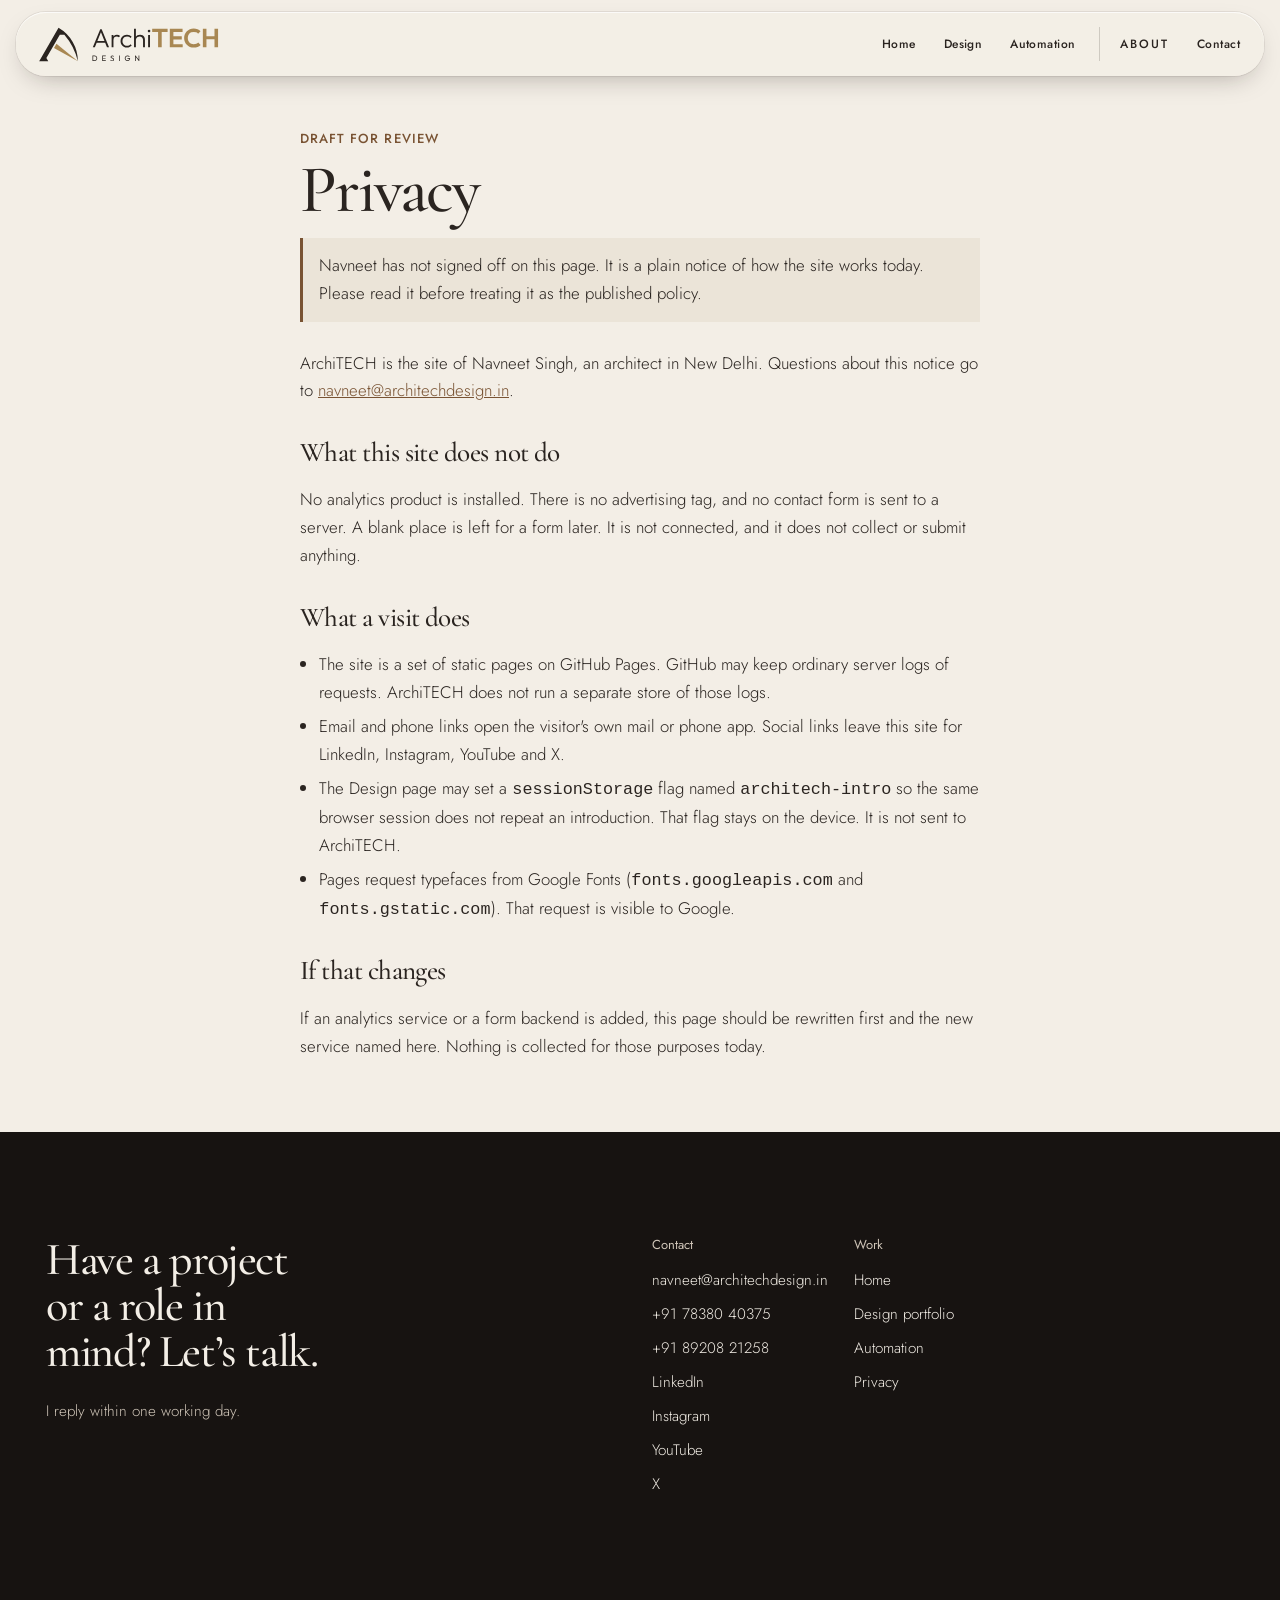
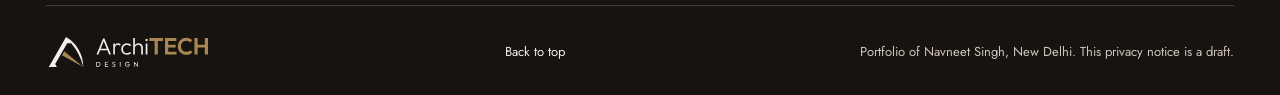
==== commit 9143fa51: "Review fixes: Home pill, Design model deep links, contact labels, demo links - The residence model s" ====
--- a/privacy/index.html
+++ b/privacy/index.html
@@ -29,7 +29,7 @@
   <link rel="preload" as="style" href="https://fonts.googleapis.com/css2?family=Cormorant+Garamond:wght@500&amp;family=Jost:wght@300;400;500&amp;display=optional" onload="this.onload=null;this.rel='stylesheet'">
   <noscript><link rel="stylesheet" href="https://fonts.googleapis.com/css2?family=Cormorant+Garamond:wght@500&amp;family=Jost:wght@300;400;500&amp;display=optional"></noscript>
   <!-- HOOK(analytics): none. Navneet has not chosen an analytics service. Do not add a tag here. -->
-  <link rel="stylesheet" href="/chrome.css?v=lockup1">
+  <link rel="stylesheet" href="/chrome.css?v=pill1">
   <link rel="stylesheet" href="/plain.css?v=pf2">
   <script src="/chrome-nav.js" defer></script>
 </head>
@@ -80,7 +80,7 @@
         </nav>
         <span class="ax-mobile-section">Privacy</span>
         <button type="button" class="ax-menu-toggle" aria-label="Open menu" aria-expanded="false" aria-controls="site-menu">
-          <svg width="24" height="24" viewBox="0 0 24 24" fill="none" stroke="currentColor" stroke-width="1.5" aria-hidden="true"><path d="M4 6h16M4 12h16M4 18h16"/></svg>
+          <svg width="24" height="24" viewBox="0 0 24 24" fill="none" stroke="currentColor" stroke-width="1.5" aria-hidden="true"><path d="M5 9h14M5 15h14"/></svg>
         </button>
       </div>
       <dialog id="site-menu" class="ax-mobile-menu" aria-labelledby="site-menu-title">
--- a/chrome.css
+++ b/chrome.css
@@ -163,3 +163,33 @@
 .ax-footer.feather { padding-top: var(--s-6); background: var(--night); }
 /* Current division in the main header. */
 .ax-nav a[aria-current="page"] { color: var(--ink); }
+
+/* Home, Privacy and 404 wear the floating capsule of /design/ and /automation/ (pill.css, d5fe05e): same glass, radius and CTA. */
+.ax-chrome { background: transparent; padding: calc(env(safe-area-inset-top, 0px) + 12px) max(16px, env(safe-area-inset-right, 0px)) 0 max(16px, env(safe-area-inset-left, 0px)); pointer-events: none; transition: transform 280ms var(--ease); }
+.ax-chrome[data-hidden="true"] { transform: translateY(calc(-100% - 24px)); }
+.ax-chrome .ax-header { pointer-events: auto; max-width: 1280px; margin: 0 auto; border-radius: 30px; background: rgba(243, 238, 230, .93); -webkit-backdrop-filter: blur(22px) saturate(180%) brightness(1.05); backdrop-filter: blur(22px) saturate(180%) brightness(1.05); box-shadow: inset 0 1px 0 rgba(255, 255, 255, .72), 0 0 0 1px rgba(42, 36, 32, .08), 0 10px 28px -12px rgba(26, 18, 12, .36); }
+.ax-chrome .ax-bar { min-height: 64px; padding: 0 12px 0 20px; }
+.ax-chrome .ax-brand svg { width: clamp(152px, 16vw, 184px); height: auto; }
+.ax-chrome .ax-nav { align-items: center; gap: 4px; }
+.ax-chrome .ax-nav a { min-height: 34px; padding: 0 12px; border-radius: 16px; font: 500 12px/1 var(--sans); letter-spacing: .035em; transition: background .35s; }
+.ax-chrome .ax-nav a::after { display: none; }
+.ax-chrome .ax-nav a:hover { background: rgba(255, 255, 255, .55); }
+.ax-chrome .ax-nav a[aria-current="page"] { text-decoration: underline; text-underline-offset: 4px; text-decoration-thickness: 2px; text-decoration-color: var(--logo-accent, var(--brass)); }
+.ax-chrome .ax-nav a[href="/#about"] { margin-left: 8px; padding-left: 20px; border-left: 1px solid color-mix(in srgb, currentColor 18%, transparent); border-radius: 0 16px 16px 0; letter-spacing: .16em; text-transform: uppercase; }
+.ax-chrome .ax-nav .ax-nav-cta { height: 40px; min-height: 40px; margin-left: 10px; padding: 0 20px; border-radius: 22px; background: var(--ink); color: var(--paper); letter-spacing: .14em; text-transform: uppercase; }
+.ax-chrome .ax-nav .ax-nav-cta:hover { background: var(--ink); filter: brightness(1.15); }
+.ax-chrome .ax-mobile-section { display: none !important; }
+.ax-chrome .ax-menu-toggle { margin-left: auto; border: 0; border-radius: 22px; background: transparent; }
+.ax-chrome .ax-menu-toggle:hover { background: rgba(255, 255, 255, .5); }
+.ax-mobile-menu { border: 0; border-radius: 26px; background: rgba(246, 242, 236, .97); -webkit-backdrop-filter: blur(26px) saturate(180%); backdrop-filter: blur(26px) saturate(180%); box-shadow: 0 0 0 1px rgba(42, 36, 32, .08), 0 18px 40px -16px rgba(26, 18, 12, .45); }
+.ax-mobile-menu .ax-menu-close { border: 0; border-radius: 22px; background: transparent; }
+.ax-mobile-menu nav a { border-radius: 14px; font: 300 1.6rem/1.15 var(--serif); }
+@media (max-width: 720px) {
+  .ax-chrome .ax-header { border-radius: 26px; }
+  .ax-chrome .ax-bar { min-height: 56px; padding: 0 8px 0 16px; }
+  .ax-chrome .ax-brand svg { width: 156px; }
+}
+@media (prefers-reduced-transparency: reduce) { .ax-chrome .ax-header, .ax-mobile-menu { background: var(--paper); } }
+
+/* Every in-page target lands below the floating chrome, not under it. */
+[id]:not(#top) { scroll-margin-top: calc(var(--chrome-height, 76px) + 16px); }
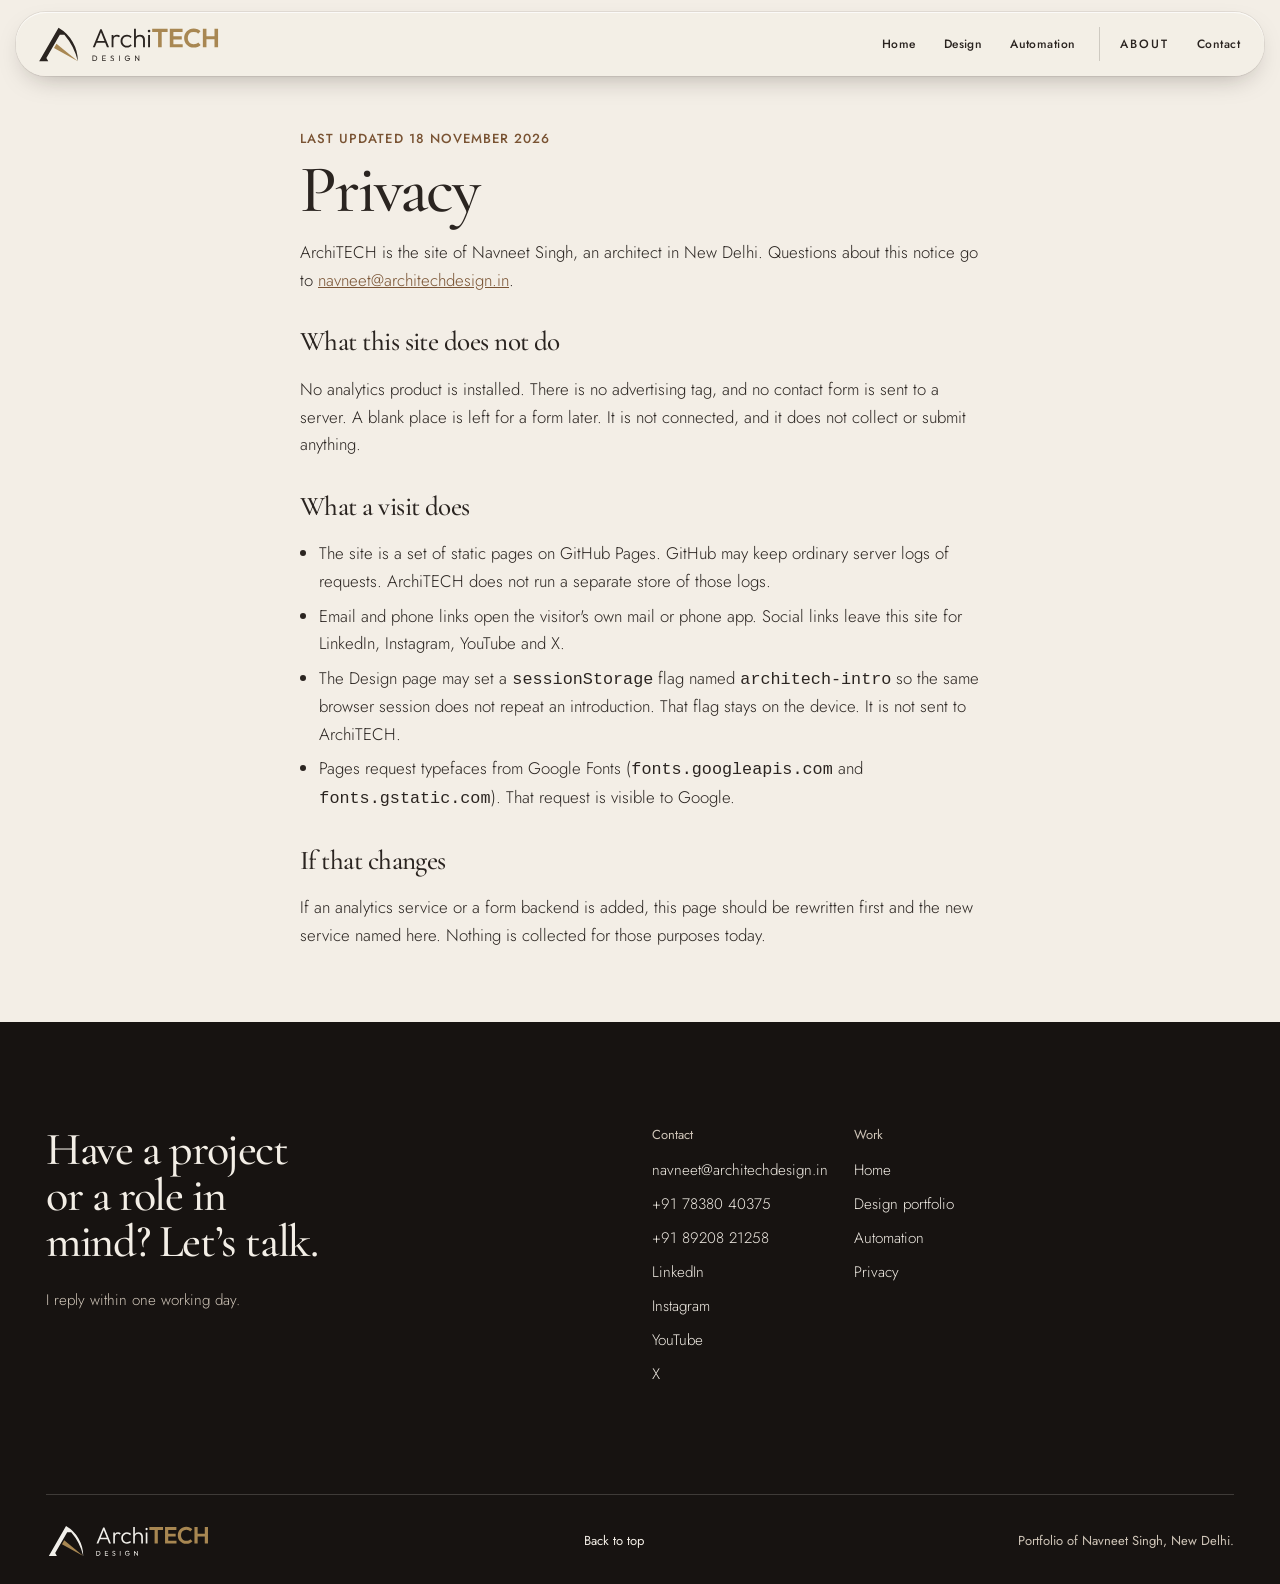
==== commit 202be7ef: "Privacy: approved by the owner, draft banner removed Co-Authored-By: Claude Opus 5.5 <noreply@anthro" ====
--- a/privacy/index.html
+++ b/privacy/index.html
@@ -5,13 +5,13 @@
   <meta name="viewport" content="width=device-width, initial-scale=1">
   <meta name="theme-color" content="#f3eee6">
   <title>Privacy · ArchiTECH</title>
-  <meta name="description" content="Draft privacy notice for architechdesign.in. The site does not run analytics or a contact-form backend. Questions: navneet@architechdesign.in.">
+  <meta name="description" content="Privacy notice for architechdesign.in. The site does not run analytics or a contact-form backend. Questions: navneet@architechdesign.in.">
   <link rel="canonical" href="https://architechdesign.in/privacy/">
   <meta property="og:type" content="website">
   <meta property="og:site_name" content="ArchiTECH">
   <meta property="og:url" content="https://architechdesign.in/privacy/">
   <meta property="og:title" content="Privacy · ArchiTECH">
-  <meta property="og:description" content="Draft notice. No analytics and no form backend are installed. Contact navneet@architechdesign.in.">
+  <meta property="og:description" content="Privacy notice. No analytics and no form backend are installed. Contact navneet@architechdesign.in.">
   <meta property="og:image" content="https://architechdesign.in/img/home-share-1200x630.jpg">
   <meta property="og:image:type" content="image/jpeg">
   <meta property="og:image:width" content="1200">
@@ -19,7 +19,7 @@
   <meta property="og:image:alt" content="The Vasant Kunj residence beside a Revit add-in window.">
   <meta name="twitter:card" content="summary_large_image">
   <meta name="twitter:title" content="Privacy · ArchiTECH">
-  <meta name="twitter:description" content="Draft notice. No analytics and no form backend are installed. Contact navneet@architechdesign.in.">
+  <meta name="twitter:description" content="Privacy notice. No analytics and no form backend are installed. Contact navneet@architechdesign.in.">
   <meta name="twitter:image" content="https://architechdesign.in/img/home-share-1200x630.jpg">
   <meta name="twitter:image:alt" content="The Vasant Kunj residence beside a Revit add-in window.">
   <link rel="icon" href="/favicon.ico" sizes="any">
@@ -101,9 +101,8 @@
     </header>
   </div>
   <main class="plain" id="main" tabindex="-1">
-    <p class="kicker">Draft for review</p>
+    <p class="kicker">Last updated 18 November 2026</p>
     <h1>Privacy</h1>
-    <p class="draft">Navneet has not signed off on this page. It is a plain notice of how the site works today. Please read it before treating it as the published policy.</p>
     <p>ArchiTECH is the site of Navneet Singh, an architect in New Delhi. Questions about this notice go to <a href="mailto:navneet@architechdesign.in">navneet@architechdesign.in</a>.</p>
     <h2>What this site does not do</h2>
     <p>No analytics product is installed. There is no advertising tag, and no contact form is sent to a server. A blank place is left for a form later. It is not connected, and it does not collect or submit anything.</p>
@@ -175,7 +174,7 @@
         </svg>
       </a>
       <a class="ax-foot-top" href="#top">Back to top</a>
-      <p>Portfolio of Navneet Singh, New Delhi. This privacy notice is a draft.</p>
+      <p>Portfolio of Navneet Singh, New Delhi.</p>
     </div>
     <!-- HOOK(contact-form): Navneet has not chosen a form service. Do not post this anywhere and do not add analytics. -->
     <div id="contact-form" data-form="unconfigured" hidden></div>
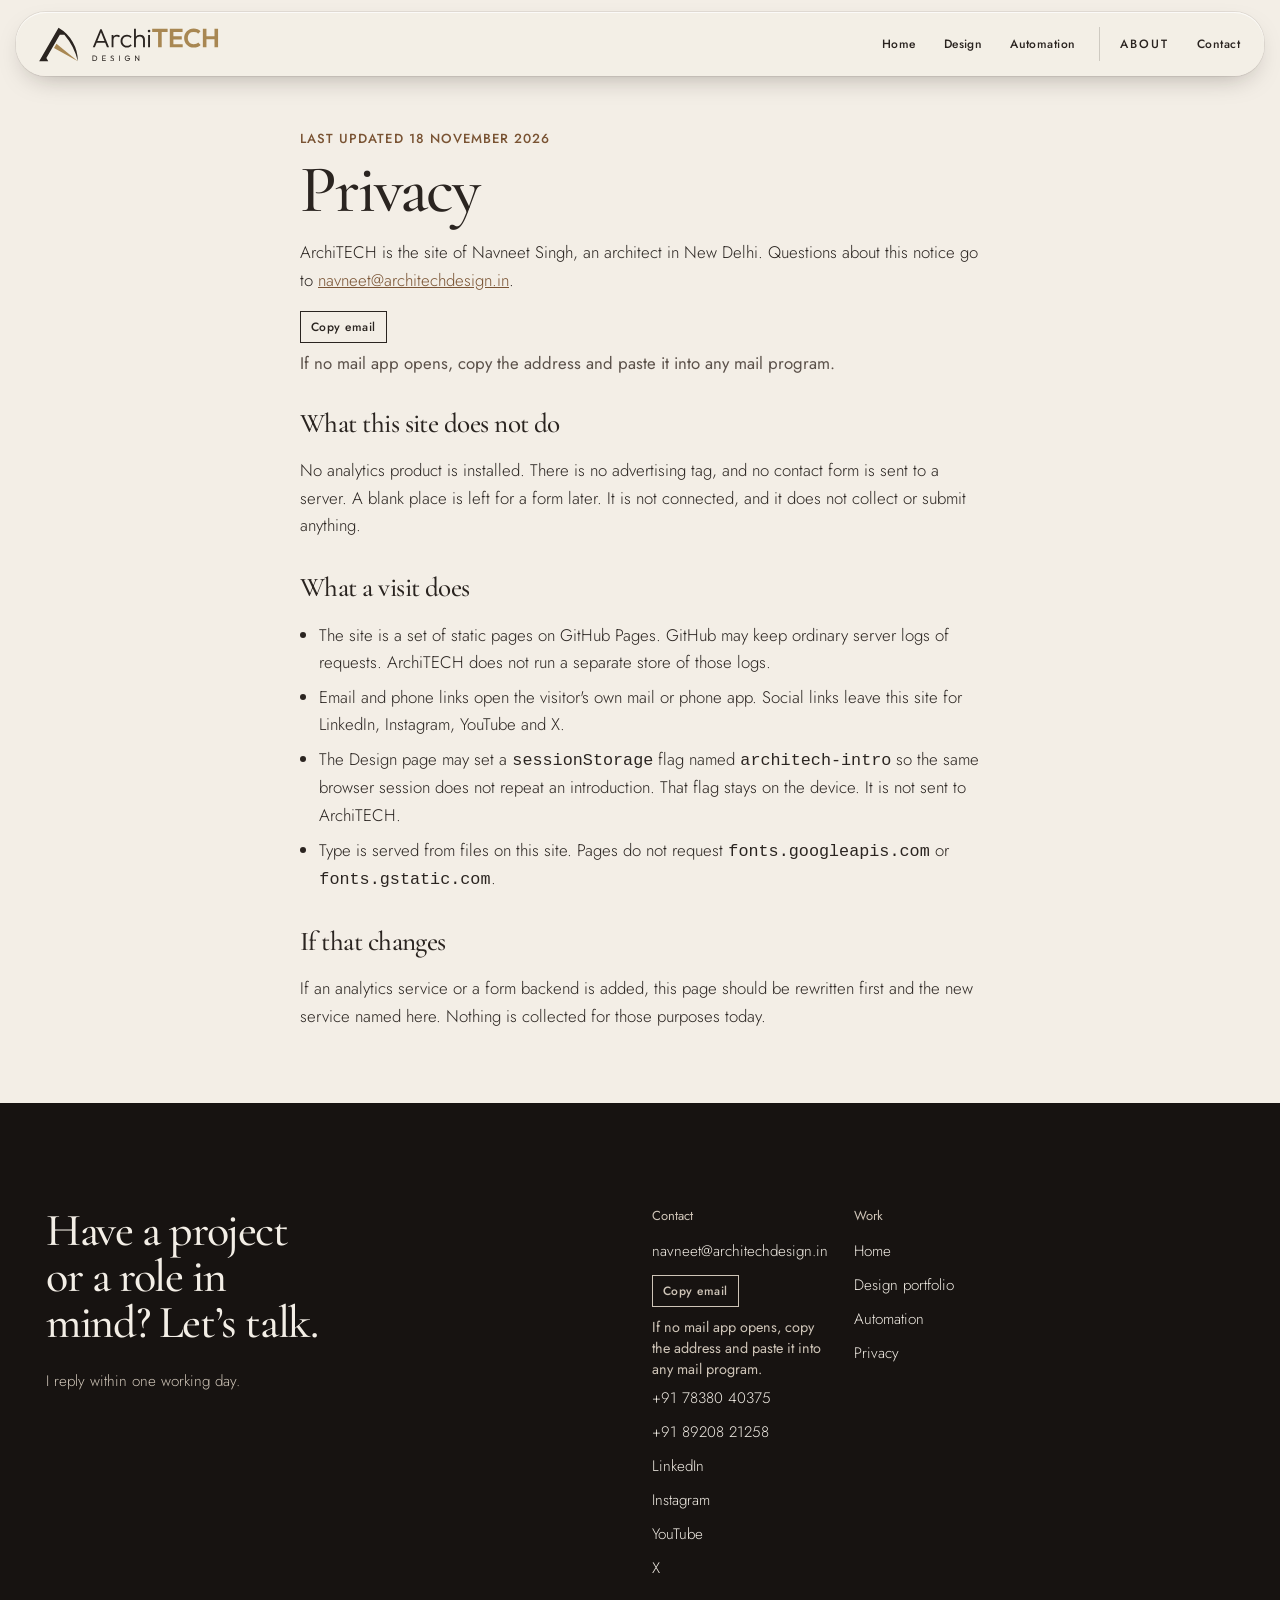
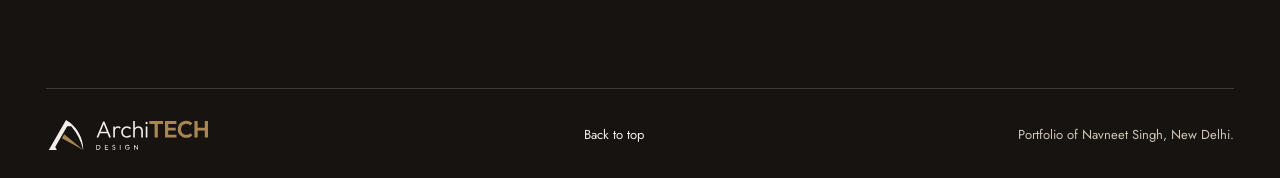
==== commit 142f4498: "Fix the November review on Home and Design. Self-host Cormorant, including the italic, and Jost, and" ====
--- a/privacy/index.html
+++ b/privacy/index.html
@@ -24,13 +24,11 @@
   <meta name="twitter:image:alt" content="The Vasant Kunj residence beside a Revit add-in window.">
   <link rel="icon" href="/favicon.ico" sizes="any">
   <link rel="icon" type="image/png" href="/assets/architech-mark-transparent.png">
-  <link rel="preconnect" href="https://fonts.googleapis.com">
-  <link rel="preconnect" href="https://fonts.gstatic.com" crossorigin>
-  <link rel="preload" as="style" href="https://fonts.googleapis.com/css2?family=Cormorant+Garamond:wght@500&amp;family=Jost:wght@300;400;500&amp;display=optional" onload="this.onload=null;this.rel='stylesheet'">
-  <noscript><link rel="stylesheet" href="https://fonts.googleapis.com/css2?family=Cormorant+Garamond:wght@500&amp;family=Jost:wght@300;400;500&amp;display=optional"></noscript>
   <!-- HOOK(analytics): none. Navneet has not chosen an analytics service. Do not add a tag here. -->
   <link rel="stylesheet" href="/chrome.css?v=pill1">
-  <link rel="stylesheet" href="/plain.css?v=pf2">
+  <link rel="stylesheet" href="/plain.css?v=review2">
+  <link rel="stylesheet" href="/fonts.css?v=review2" media="print" onload="this.media='all'">
+  <noscript><link rel="stylesheet" href="/fonts.css?v=review2"></noscript>
   <script src="/chrome-nav.js" defer></script>
 </head>
 <body>
@@ -104,6 +102,8 @@
     <p class="kicker">Last updated 18 November 2026</p>
     <h1>Privacy</h1>
     <p>ArchiTECH is the site of Navneet Singh, an architect in New Delhi. Questions about this notice go to <a href="mailto:navneet@architechdesign.in">navneet@architechdesign.in</a>.</p>
+    <p class="mail-fallback"><button type="button" class="copy-email" data-copy-email="navneet@architechdesign.in">Copy email</button></p>
+    <p class="mail-note" data-mail-status>If no mail app opens, copy the address and paste it into any mail program.</p>
     <h2>What this site does not do</h2>
     <p>No analytics product is installed. There is no advertising tag, and no contact form is sent to a server. A blank place is left for a form later. It is not connected, and it does not collect or submit anything.</p>
     <h2>What a visit does</h2>
@@ -111,7 +111,7 @@
       <li>The site is a set of static pages on GitHub Pages. GitHub may keep ordinary server logs of requests. ArchiTECH does not run a separate store of those logs.</li>
       <li>Email and phone links open the visitor's own mail or phone app. Social links leave this site for LinkedIn, Instagram, YouTube and X.</li>
       <li>The Design page may set a <code>sessionStorage</code> flag named <code>architech-intro</code> so the same browser session does not repeat an introduction. That flag stays on the device. It is not sent to ArchiTECH.</li>
-      <li>Pages request typefaces from Google Fonts (<code>fonts.googleapis.com</code> and <code>fonts.gstatic.com</code>). That request is visible to Google.</li>
+      <li>Type is served from files on this site. Pages do not request <code>fonts.googleapis.com</code> or <code>fonts.gstatic.com</code>.</li>
     </ul>
     <h2>If that changes</h2>
     <p>If an analytics service or a form backend is added, this page should be rewritten first and the new service named here. Nothing is collected for those purposes today.</p>
@@ -124,7 +124,8 @@
       </div>
       <div class="ax-foot-col">
         <p class="ax-foot-h">Contact</p>
-        <a href="mailto:navneet@architechdesign.in">navneet@architechdesign.in</a>
+        <p class="mail-fallback"><a href="mailto:navneet@architechdesign.in">navneet@architechdesign.in</a> <button type="button" class="copy-email" data-copy-email="navneet@architechdesign.in">Copy email</button></p>
+        <p class="mail-note" data-mail-status>If no mail app opens, copy the address and paste it into any mail program.</p>
         <a href="tel:+917838040375">+91 78380 40375</a>
         <a href="tel:+918920821258">+91 89208 21258</a>
         <a href="https://www.linkedin.com/in/architech-india/" rel="noopener noreferrer">LinkedIn</a>
@@ -182,5 +183,6 @@
   <a class="ax-back-top" href="#top" aria-label="Back to top" hidden>
     <svg width="22" height="22" viewBox="0 0 24 24" fill="none" stroke="currentColor" stroke-width="1.5" aria-hidden="true"><path d="m6 11 6-6 6 6M12 5v14"/></svg>
   </a>
+  <script src="/mail.js" defer></script>
 </body>
 </html>
--- a/plain.css
+++ b/plain.css
@@ -12,6 +12,13 @@
 .plain ul { padding-left: 1.15em; }
 .plain li { margin: .4em 0; }
 .slot-frame { display: grid; place-items: center; min-height: 220px; margin: 8px 0 28px; border: 1px dashed rgba(42, 36, 32, .45); color: var(--ink-2); text-align: center; padding: 24px; letter-spacing: .08em; text-transform: uppercase; font-size: .85rem; }
+.mail-fallback { display: flex; flex-wrap: wrap; align-items: center; gap: 8px 12px; margin: 12px 0 0; }
+.mail-fallback a { overflow-wrap: anywhere; }
+.copy-email { appearance: none; min-height: 32px; padding: 4px 10px; border: 1px solid currentColor; background: transparent; color: inherit; font: 500 .75rem/1 var(--sans); letter-spacing: .04em; cursor: pointer; }
+.copy-email:focus-visible { outline: 2px solid var(--focus); outline-offset: 3px; }
+.mail-note { margin: 8px 0 0; max-width: 38em; font: 400 .9rem/1.45 var(--sans); color: var(--ink-2); }
+.ax-footer .mail-note { color: var(--on-dark-2); }
+.ax-foot-col .mail-fallback { margin: 0; }
 @media (prefers-reduced-motion: reduce) {
   .skip-link { transition: none; }
 }
--- a/fonts.css
+++ b/fonts.css
@@ -0,0 +1,106 @@
+/* Self-hosted Latin subsets. Variable files, so one roman, one italic and one sans cover the weights in use.
+   font-display: swap, with a metric-matched local fallback so the first paint does not jump when the file arrives. */
+
+@font-face {
+  font-family: "Cormorant Garamond";
+  font-style: normal;
+  font-weight: 300 700;
+  font-display: swap;
+  src: url("/fonts/cormorant-garamond.woff2") format("woff2");
+  unicode-range: U+0000-00FF, U+0131, U+0152-0153, U+02BB-02BC, U+02C6, U+02DA, U+02DC, U+0304, U+0308, U+0329, U+2000-206F, U+20AC, U+2122, U+2191, U+2193, U+2212, U+2215, U+FEFF, U+FFFD;
+}
+@font-face {
+  font-family: "Cormorant Garamond";
+  font-style: italic;
+  font-weight: 300 700;
+  font-display: swap;
+  src: url("/fonts/cormorant-garamond-italic.woff2") format("woff2");
+  unicode-range: U+0000-00FF, U+0131, U+0152-0153, U+02BB-02BC, U+02C6, U+02DA, U+02DC, U+0304, U+0308, U+0329, U+2000-206F, U+20AC, U+2122, U+2191, U+2193, U+2212, U+2215, U+FEFF, U+FFFD;
+}
+@font-face {
+  font-family: "Jost";
+  font-style: normal;
+  font-weight: 300 500;
+  font-display: swap;
+  src: url("/fonts/jost.woff2") format("woff2");
+  unicode-range: U+0000-00FF, U+0131, U+0152-0153, U+02BB-02BC, U+02C6, U+02DA, U+02DC, U+0304, U+0308, U+0329, U+2000-206F, U+20AC, U+2122, U+2191, U+2193, U+2212, U+2215, U+FEFF, U+FFFD;
+}
+
+/* Overrides are against Times New Roman / Tinos and Arial / Arimo, which share those metrics.
+   Weight 500 roman is sized to the hero line "An architect who" (99.2%) so a 320px first line does not wrap when the file swaps in. */
+@font-face {
+  font-family: "Cormorant Fallback";
+  src: local("Times New Roman"), local("Tinos"), local("Liberation Serif");
+  font-weight: 300;
+  font-style: normal;
+  size-adjust: 95.7%;
+  ascent-override: 96.56%;
+  descent-override: 29.99%;
+  line-gap-override: 0%;
+}
+@font-face {
+  font-family: "Cormorant Fallback";
+  src: local("Times New Roman"), local("Tinos"), local("Liberation Serif");
+  font-weight: 500;
+  font-style: normal;
+  size-adjust: 99.2%;
+  ascent-override: 93.14%;
+  descent-override: 28.93%;
+  line-gap-override: 0%;
+}
+@font-face {
+  font-family: "Cormorant Fallback";
+  src: local("Times New Roman Italic"), local("Times New Roman-Italic"), local("Tinos Italic"), local("Liberation Serif Italic");
+  font-weight: 300;
+  font-style: italic;
+  size-adjust: 87.83%;
+  ascent-override: 105.2%;
+  descent-override: 32.68%;
+  line-gap-override: 0%;
+}
+@font-face {
+  font-family: "Cormorant Fallback";
+  src: local("Times New Roman Italic"), local("Times New Roman-Italic"), local("Tinos Italic"), local("Liberation Serif Italic");
+  font-weight: 500;
+  font-style: italic;
+  size-adjust: 88.83%;
+  ascent-override: 104.02%;
+  descent-override: 32.31%;
+  line-gap-override: 0%;
+}
+@font-face {
+  font-family: "Jost Fallback";
+  src: local("Arial"), local("Arimo"), local("Liberation Sans");
+  font-weight: 300;
+  font-style: normal;
+  size-adjust: 92.18%;
+  ascent-override: 116.07%;
+  descent-override: 40.68%;
+  line-gap-override: 0%;
+}
+@font-face {
+  font-family: "Jost Fallback";
+  src: local("Arial"), local("Arimo"), local("Liberation Sans");
+  font-weight: 400;
+  font-style: normal;
+  size-adjust: 95.2%;
+  ascent-override: 112.4%;
+  descent-override: 39.39%;
+  line-gap-override: 0%;
+}
+@font-face {
+  font-family: "Jost Fallback";
+  src: local("Arial"), local("Arimo"), local("Liberation Sans");
+  font-weight: 500;
+  font-style: normal;
+  size-adjust: 99.9%;
+  ascent-override: 107.11%;
+  descent-override: 37.54%;
+  line-gap-override: 0%;
+}
+
+:root {
+  --serif: "Cormorant Garamond", "Cormorant Fallback", "Times New Roman", Georgia, serif;
+  --sans: "Jost", "Jost Fallback", Arial, sans-serif;
+}
+body { font-synthesis: none; }
--- a/fonts.css
+++ b/fonts.css
@@ -0,0 +1,106 @@
+/* Self-hosted Latin subsets. Variable files, so one roman, one italic and one sans cover the weights in use.
+   font-display: swap, with a metric-matched local fallback so the first paint does not jump when the file arrives. */
+
+@font-face {
+  font-family: "Cormorant Garamond";
+  font-style: normal;
+  font-weight: 300 700;
+  font-display: swap;
+  src: url("/fonts/cormorant-garamond.woff2") format("woff2");
+  unicode-range: U+0000-00FF, U+0131, U+0152-0153, U+02BB-02BC, U+02C6, U+02DA, U+02DC, U+0304, U+0308, U+0329, U+2000-206F, U+20AC, U+2122, U+2191, U+2193, U+2212, U+2215, U+FEFF, U+FFFD;
+}
+@font-face {
+  font-family: "Cormorant Garamond";
+  font-style: italic;
+  font-weight: 300 700;
+  font-display: swap;
+  src: url("/fonts/cormorant-garamond-italic.woff2") format("woff2");
+  unicode-range: U+0000-00FF, U+0131, U+0152-0153, U+02BB-02BC, U+02C6, U+02DA, U+02DC, U+0304, U+0308, U+0329, U+2000-206F, U+20AC, U+2122, U+2191, U+2193, U+2212, U+2215, U+FEFF, U+FFFD;
+}
+@font-face {
+  font-family: "Jost";
+  font-style: normal;
+  font-weight: 300 500;
+  font-display: swap;
+  src: url("/fonts/jost.woff2") format("woff2");
+  unicode-range: U+0000-00FF, U+0131, U+0152-0153, U+02BB-02BC, U+02C6, U+02DA, U+02DC, U+0304, U+0308, U+0329, U+2000-206F, U+20AC, U+2122, U+2191, U+2193, U+2212, U+2215, U+FEFF, U+FFFD;
+}
+
+/* Overrides are against Times New Roman / Tinos and Arial / Arimo, which share those metrics.
+   Weight 500 roman is sized to the hero line "An architect who" (99.2%) so a 320px first line does not wrap when the file swaps in. */
+@font-face {
+  font-family: "Cormorant Fallback";
+  src: local("Times New Roman"), local("Tinos"), local("Liberation Serif");
+  font-weight: 300;
+  font-style: normal;
+  size-adjust: 95.7%;
+  ascent-override: 96.56%;
+  descent-override: 29.99%;
+  line-gap-override: 0%;
+}
+@font-face {
+  font-family: "Cormorant Fallback";
+  src: local("Times New Roman"), local("Tinos"), local("Liberation Serif");
+  font-weight: 500;
+  font-style: normal;
+  size-adjust: 99.2%;
+  ascent-override: 93.14%;
+  descent-override: 28.93%;
+  line-gap-override: 0%;
+}
+@font-face {
+  font-family: "Cormorant Fallback";
+  src: local("Times New Roman Italic"), local("Times New Roman-Italic"), local("Tinos Italic"), local("Liberation Serif Italic");
+  font-weight: 300;
+  font-style: italic;
+  size-adjust: 87.83%;
+  ascent-override: 105.2%;
+  descent-override: 32.68%;
+  line-gap-override: 0%;
+}
+@font-face {
+  font-family: "Cormorant Fallback";
+  src: local("Times New Roman Italic"), local("Times New Roman-Italic"), local("Tinos Italic"), local("Liberation Serif Italic");
+  font-weight: 500;
+  font-style: italic;
+  size-adjust: 88.83%;
+  ascent-override: 104.02%;
+  descent-override: 32.31%;
+  line-gap-override: 0%;
+}
+@font-face {
+  font-family: "Jost Fallback";
+  src: local("Arial"), local("Arimo"), local("Liberation Sans");
+  font-weight: 300;
+  font-style: normal;
+  size-adjust: 92.18%;
+  ascent-override: 116.07%;
+  descent-override: 40.68%;
+  line-gap-override: 0%;
+}
+@font-face {
+  font-family: "Jost Fallback";
+  src: local("Arial"), local("Arimo"), local("Liberation Sans");
+  font-weight: 400;
+  font-style: normal;
+  size-adjust: 95.2%;
+  ascent-override: 112.4%;
+  descent-override: 39.39%;
+  line-gap-override: 0%;
+}
+@font-face {
+  font-family: "Jost Fallback";
+  src: local("Arial"), local("Arimo"), local("Liberation Sans");
+  font-weight: 500;
+  font-style: normal;
+  size-adjust: 99.9%;
+  ascent-override: 107.11%;
+  descent-override: 37.54%;
+  line-gap-override: 0%;
+}
+
+:root {
+  --serif: "Cormorant Garamond", "Cormorant Fallback", "Times New Roman", Georgia, serif;
+  --sans: "Jost", "Jost Fallback", Arial, sans-serif;
+}
+body { font-synthesis: none; }
